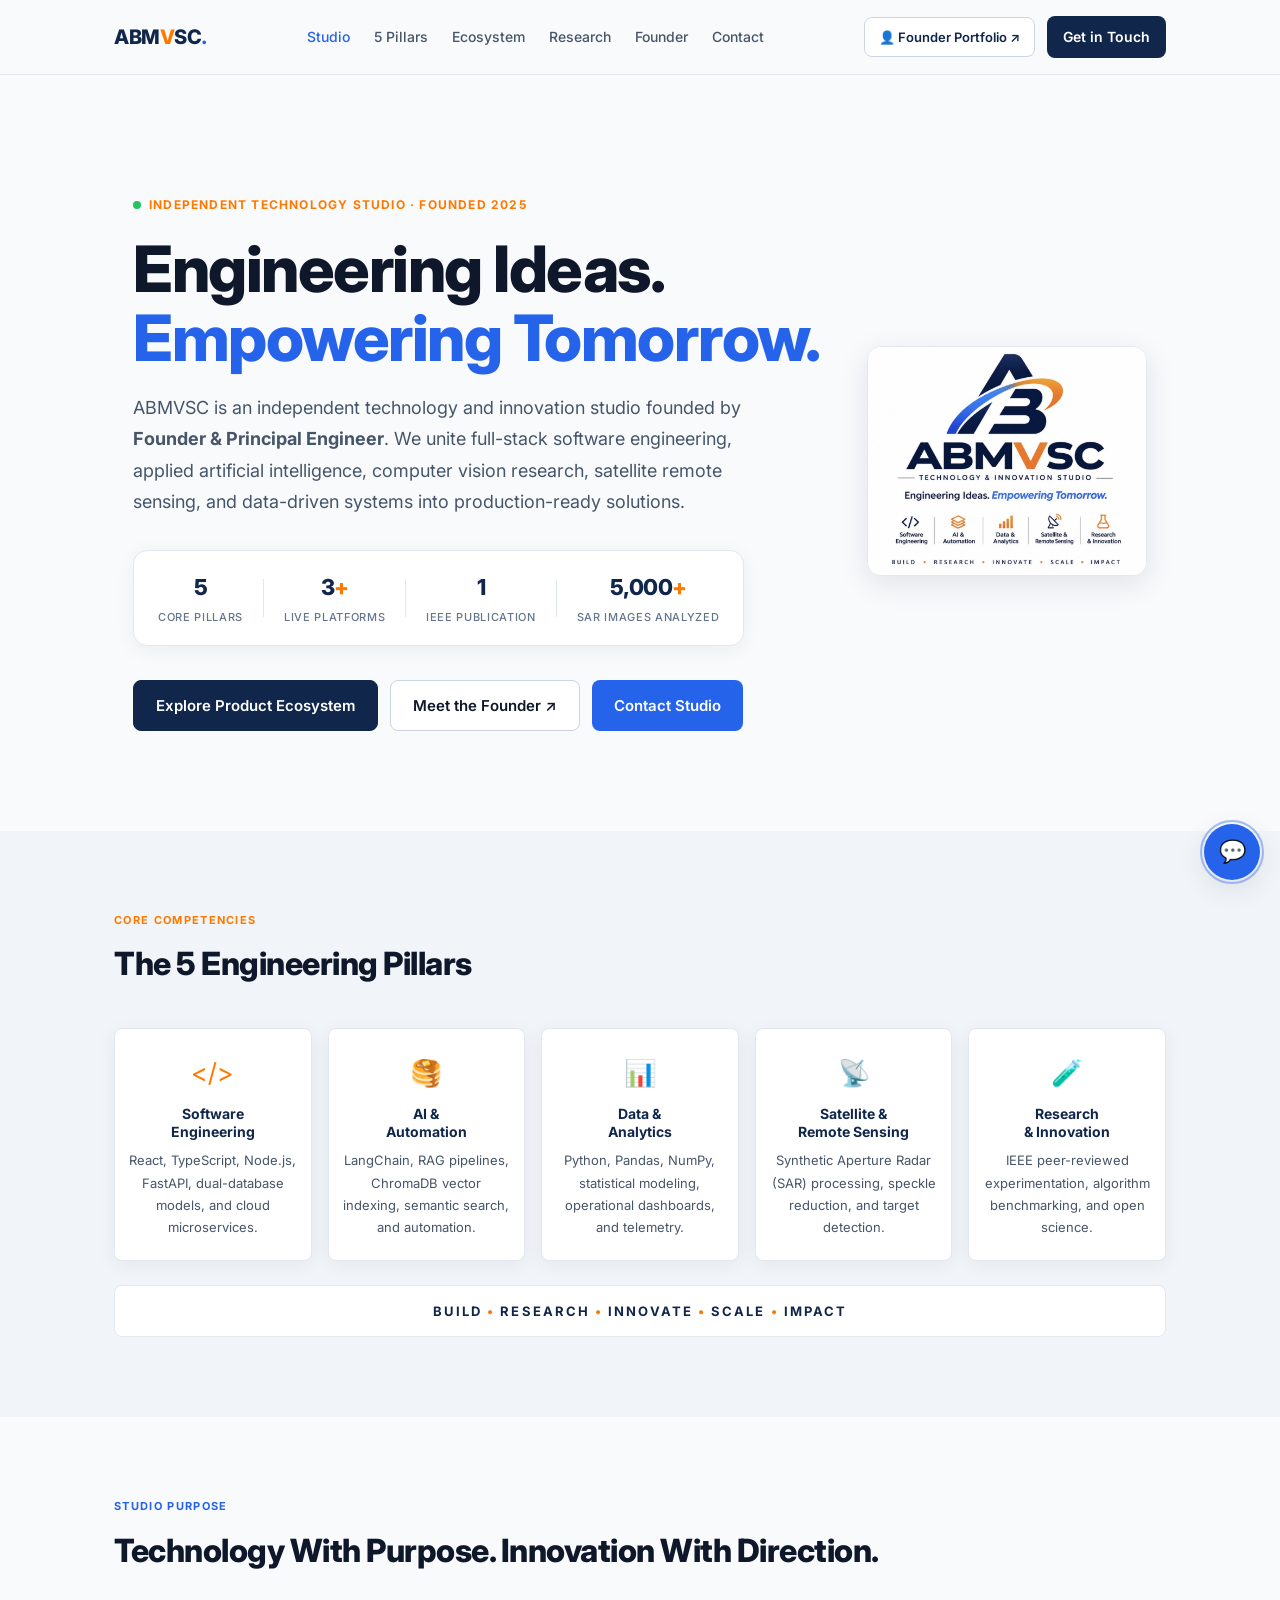
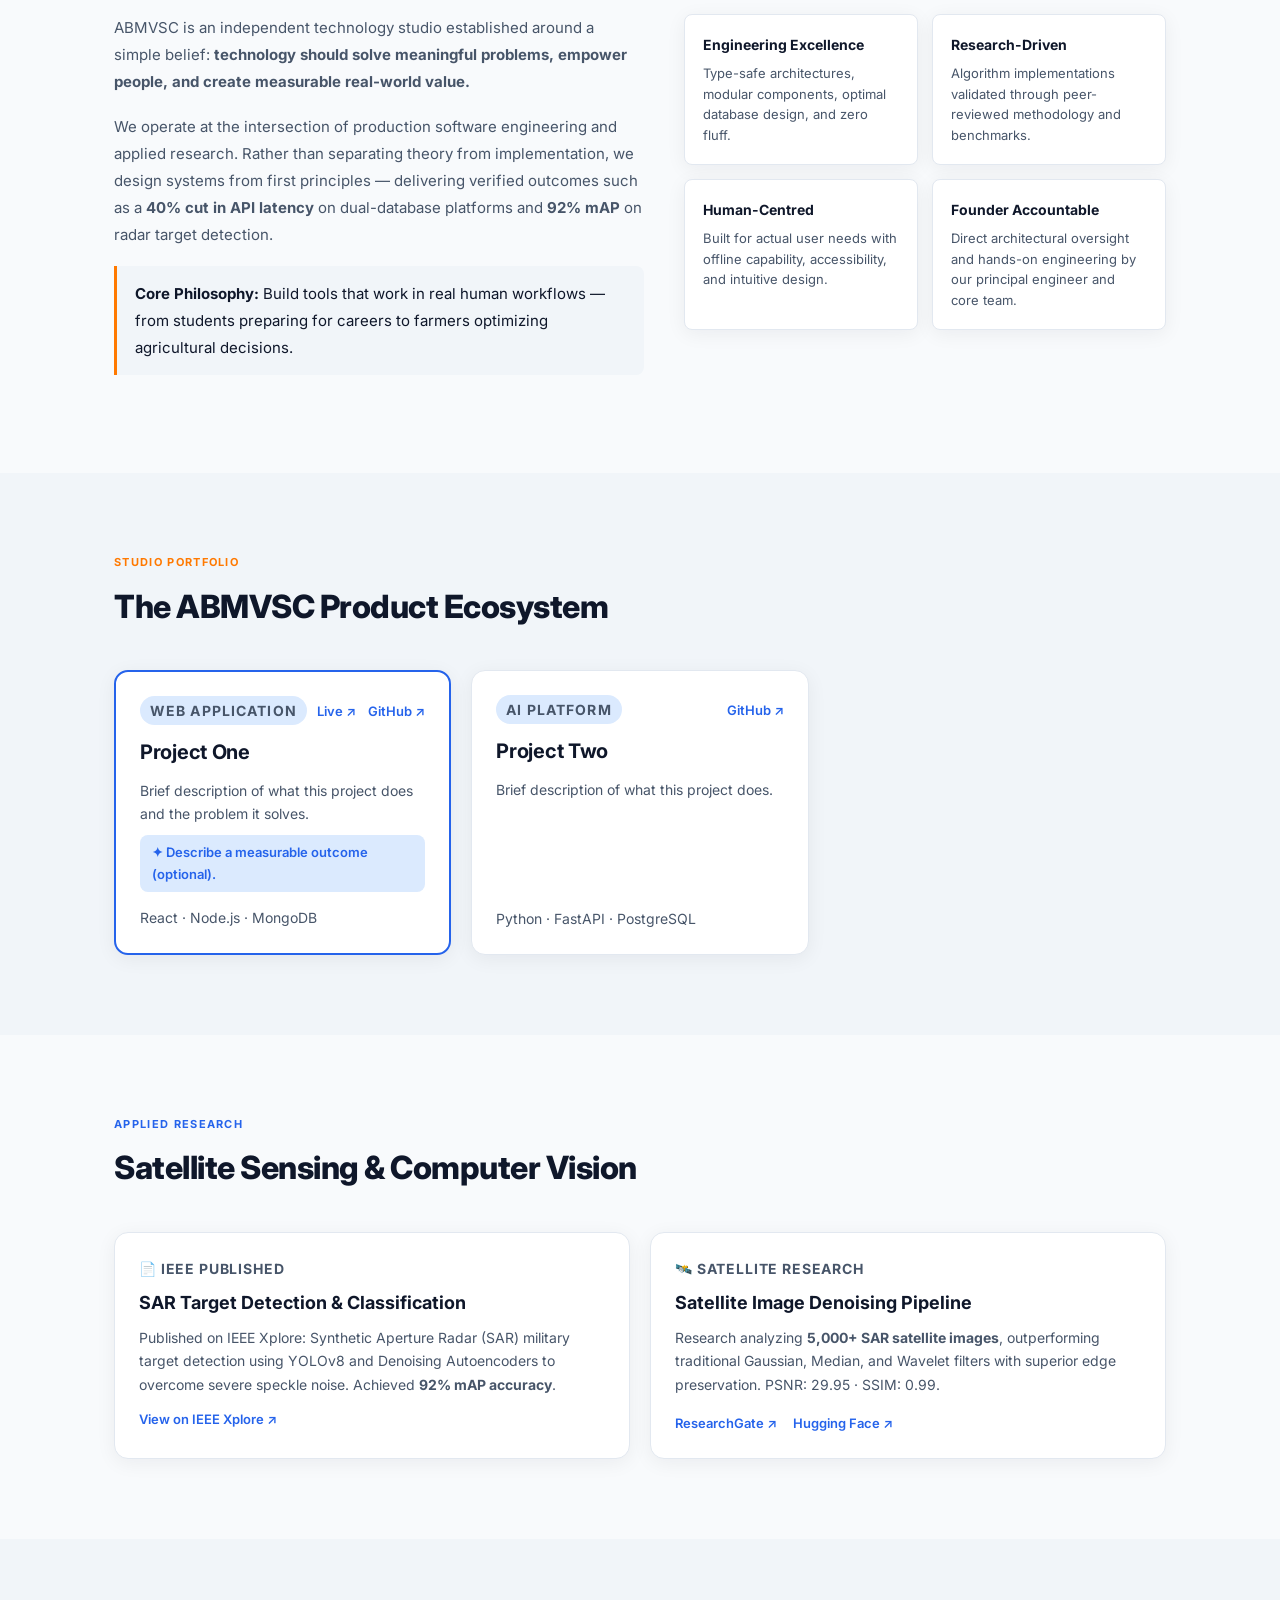
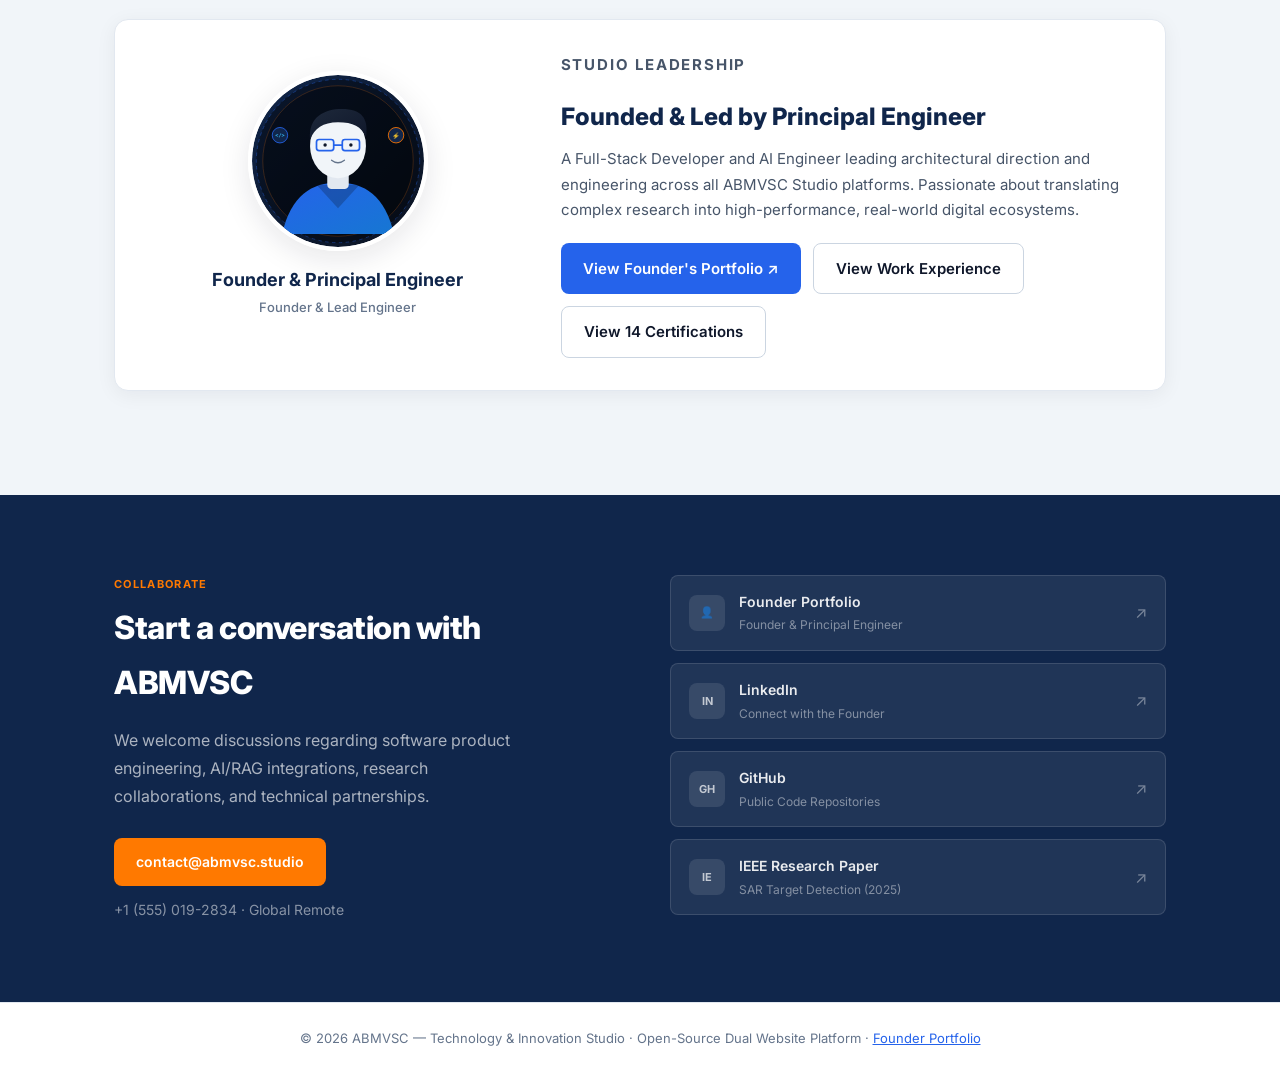
==== studio.html @ 991a0bee "feat(studio): build ABMVSC Technology & Innovation Studio ecosystem" ====
<!DOCTYPE html>
<html lang="en">

<head>
  <meta charset="UTF-8" />
  <meta name="viewport" content="width=device-width, initial-scale=1.0" />
  <title>ABMVSC — Technology &amp; Innovation Studio | Engineering Ideas. Empowering Tomorrow.</title>
  <meta name="description"
    content="ABMVSC is an independent technology and innovation studio founded by Founder &amp; Principal Engineer. Software Engineering, AI &amp; Automation, Data &amp; Analytics, Satellite &amp; Remote Sensing, Research &amp; Innovation." />
  <link rel="canonical" href="https://abms-portfolio.netlify.app/studio.html" />
  <meta name="theme-color" content="#10264b" />

  <!-- Google Site Verification -->
  <meta name="google-site-verification" content="google1813f9af1d0c0f59" />

  <!-- Open Graph -->
  <meta property="og:type" content="website" />
  <meta property="og:title" content="ABMVSC — Technology &amp; Innovation Studio" />
  <meta property="og:description"
    content="Engineering Ideas. Empowering Tomorrow. Software Engineering, AI &amp; Automation, Data &amp; Analytics, Satellite Sensing, and Research." />
  <meta property="og:url" content="https://abms-portfolio.netlify.app/studio.html" />
  <meta property="og:site_name" content="ABMVSC" />
  <meta property="og:locale" content="en_IN" />
  <meta property="og:image" content="https://abms-portfolio.netlify.app/og-image.png" />
  <meta property="og:image:width" content="1200" />
  <meta property="og:image:height" content="630" />

  <!-- Twitter Card -->
  <meta name="twitter:card" content="summary_large_image" />
  <meta name="twitter:title" content="ABMVSC — Technology &amp; Innovation Studio" />
  <meta name="twitter:description"
    content="Engineering Ideas. Empowering Tomorrow. Build. Research. Innovate. Scale. Impact." />
  <meta name="twitter:image" content="https://abms-portfolio.netlify.app/og-image.png" />

  <!-- Favicon -->
  <link rel="apple-touch-icon" sizes="180x180" href="apple-touch-icon.png" />
  <link rel="icon" type="image/png" sizes="32x32" href="favicon-32x32.png" />
  <link rel="icon" type="image/png" sizes="16x16" href="favicon-16x16.png" />
  <link rel="icon" href="favicon.ico" />
  <link rel="manifest" href="site.webmanifest" />

  <!-- Fonts -->
  <link rel="preconnect" href="https://fonts.googleapis.com" />
  <link rel="preconnect" href="https://fonts.gstatic.com" crossorigin />
  <link
    href="https://fonts.googleapis.com/css2?family=Inter:ital,wght@0,400;0,500;0,600;0,700;0,800;1,400&display=swap"
    rel="stylesheet" />

  <link rel="stylesheet" href="style.css" />

  <!-- Structured Data -->
  <script type="application/ld+json">
  {
    "@context": "https://schema.org",
    "@type": "Organization",
    "name": "ABMVSC",
    "alternateName": "ABMVSC Technology & Innovation Studio",
    "url": "https://abms-portfolio.netlify.app/studio.html",
    "slogan": "Engineering Ideas. Empowering Tomorrow.",
    "founder": {
      "@type": "Person",
      "name": "Founder &amp; Principal Engineer",
      "url": "https://abms-portfolio.netlify.app/"
    },
    "sameAs": [
      "https://github.com",
      "https://linkedin.com"
    ]
  }
  </script>
</head>

<body>
  <a href="#main" class="skip-link">Skip to content</a>

  <!-- NAVBAR -->
  <header class="navbar">
    <div class="container">
      <div class="logo">
        <a href="studio.html" style="color:var(--navy);">
          ABM<span class="brand-v">V</span>SC<span class="logo-accent">.</span>
        </a>
      </div>

      <nav aria-label="Studio navigation">
        <a href="#overview">Studio</a>
        <a href="#pillars">5 Pillars</a>
        <a href="#ecosystem">Ecosystem</a>
        <a href="#research">Research</a>
        <a href="#founder">Founder</a>
        <a href="#contact">Contact</a>
      </nav>

      <div class="nav-actions">
        <!-- Direct Link back to Personal Developer Portfolio -->
        <a href="index.html" class="company-switch-btn" title="View Founder Personal Portfolio">
          👤 Founder Portfolio ↗
        </a>
        <a href="#contact" class="resume-btn" style="background:var(--navy);">
          Get in Touch
        </a>
      </div>
    </div>
  </header>

  <main id="main">

    <!-- HERO -->
    <section class="hero" id="overview">
      <div class="container hero-flex">
        <div class="hero-content">
          <p class="eyebrow" style="color:var(--orange);">Independent Technology Studio · Founded 2025</p>

          <h1>Engineering Ideas.<br><span style="color:var(--accent);">Empowering Tomorrow.</span></h1>
          <p class="hero-description">
            ABMVSC is an independent technology and innovation studio founded by <strong>Founder &amp; Principal Engineer</strong>.
            We unite full-stack software engineering, applied artificial intelligence, computer vision research,
            satellite remote sensing, and data-driven systems into production-ready solutions.
          </p>

          <div class="stat-row">
            <div class="stat">
              <span class="stat-num" style="color:var(--navy);">5</span>
              <span class="stat-label">Core Pillars</span>
            </div>
            <div class="stat-divider"></div>
            <div class="stat">
              <span class="stat-num" style="color:var(--navy);">3<span style="color:var(--orange);">+</span></span>
              <span class="stat-label">Live Platforms</span>
            </div>
            <div class="stat-divider"></div>
            <div class="stat">
              <span class="stat-num" style="color:var(--navy);">1</span>
              <span class="stat-label">IEEE Publication</span>
            </div>
            <div class="stat-divider"></div>
            <div class="stat">
              <span class="stat-num" style="color:var(--navy);">5,000<span style="color:var(--orange);">+</span></span>
              <span class="stat-label">SAR Images Analyzed</span>
            </div>
          </div>

          <div class="hero-buttons">
            <a class="btn-studio" href="#ecosystem">Explore Product Ecosystem</a>
            <a class="btn-secondary" href="index.html">Meet the Founder ↗</a>
            <a class="btn-primary" href="#contact">Contact Studio</a>
          </div>
        </div>

        <div class="hero-photo-wrap" style="max-width: 280px; width: 100%;">
          <img src="assets/abmvsc-logo-card.jpg" alt="ABMVSC Official Studio Identity" style="border-radius: var(--radius); border: 1px solid var(--border); box-shadow: var(--shadow-md);" />
        </div>
      </div>
    </section>

    <!-- 5 CORE PILLARS SECTION (Image 1) -->
    <section id="pillars" class="section alt">
      <div class="container">
        <header class="section-header">
          <p class="section-label section-label-orange">Core Competencies</p>
          <h2>The 5 Engineering Pillars</h2>
        </header>

        <div class="pillars-five-grid">
          <!-- 1. Software Engineering -->
          <article class="pillar-box">
            <div class="pillar-box-icon">&lt;/&gt;</div>
            <h4>Software<br>Engineering</h4>
            <p style="font-size: 13px; color: var(--text-muted); margin-top: 8px;">
              React, TypeScript, Node.js, FastAPI, dual-database models, and cloud microservices.
            </p>
          </article>

          <!-- 2. AI & Automation -->
          <article class="pillar-box">
            <div class="pillar-box-icon">🥞</div>
            <h4>AI &amp;<br>Automation</h4>
            <p style="font-size: 13px; color: var(--text-muted); margin-top: 8px;">
              LangChain, RAG pipelines, ChromaDB vector indexing, semantic search, and automation.
            </p>
          </article>

          <!-- 3. Data & Analytics -->
          <article class="pillar-box">
            <div class="pillar-box-icon">📊</div>
            <h4>Data &amp;<br>Analytics</h4>
            <p style="font-size: 13px; color: var(--text-muted); margin-top: 8px;">
              Python, Pandas, NumPy, statistical modeling, operational dashboards, and telemetry.
            </p>
          </article>

          <!-- 4. Satellite & Remote Sensing -->
          <article class="pillar-box">
            <div class="pillar-box-icon">📡</div>
            <h4>Satellite &amp;<br>Remote Sensing</h4>
            <p style="font-size: 13px; color: var(--text-muted); margin-top: 8px;">
              Synthetic Aperture Radar (SAR) processing, speckle reduction, and target detection.
            </p>
          </article>

          <!-- 5. Research & Innovation -->
          <article class="pillar-box">
            <div class="pillar-box-icon">🧪</div>
            <h4>Research<br>&amp; Innovation</h4>
            <p style="font-size: 13px; color: var(--text-muted); margin-top: 8px;">
              IEEE peer-reviewed experimentation, algorithm benchmarking, and open science.
            </p>
          </article>
        </div>

        <!-- Studio Philosophy Ribbon -->
        <div class="philosophy-banner">
          BUILD <span>•</span> RESEARCH <span>•</span> INNOVATE <span>•</span> SCALE <span>•</span> IMPACT
        </div>
      </div>
    </section>

    <!-- ABOUT THE STUDIO -->
    <section class="section">
      <div class="container">
        <header class="section-header">
          <p class="section-label">Studio Purpose</p>
          <h2>Technology With Purpose. Innovation With Direction.</h2>
        </header>

        <div class="about-grid">
          <div class="about-narrative">
            <p>
              ABMVSC is an independent technology studio established around a simple belief:
              <strong>technology should solve meaningful problems, empower people, and create measurable real-world value.</strong>
            </p>
            <p>
              We operate at the intersection of production software engineering and applied research. Rather than separating theory from implementation,
              we design systems from first principles — delivering verified outcomes such as a <strong>40% cut in API latency</strong>
              on dual-database platforms and <strong>92% mAP</strong> on radar target detection.
            </p>
            <p class="about-vision" style="border-left-color: var(--orange);">
              <strong>Core Philosophy:</strong> Build tools that work in real human workflows — from students preparing for careers to farmers optimizing agricultural decisions.
            </p>
          </div>

          <div class="reason-grid">
            <div class="reason-card">
              <p class="reason-title">Engineering Excellence</p>
              <p>Type-safe architectures, modular components, optimal database design, and zero fluff.</p>
            </div>
            <div class="reason-card">
              <p class="reason-title">Research-Driven</p>
              <p>Algorithm implementations validated through peer-reviewed methodology and benchmarks.</p>
            </div>
            <div class="reason-card">
              <p class="reason-title">Human-Centred</p>
              <p>Built for actual user needs with offline capability, accessibility, and intuitive design.</p>
            </div>
            <div class="reason-card">
              <p class="reason-title">Founder Accountable</p>
              <p>Direct architectural oversight and hands-on engineering by our principal engineer and core team.</p>
            </div>
          </div>
        </div>
      </div>
    </section>

    <!-- PRODUCT ECOSYSTEM -->
    <section id="ecosystem" class="section alt">
      <div class="container">
        <header class="section-header">
          <p class="section-label section-label-orange">Studio Portfolio</p>
          <h2>The ABMVSC Product Ecosystem</h2>
        </header>

        <div class="project-grid">

          <!-- Saarthi Link -->
          <article class="project-card project-featured">
            <div class="project-card-top">
              <p class="project-tag">Career Intelligence Platform</p>
              <div class="project-links">
                <a href="https://saarthi-link.netlify.app/" target="_blank" rel="noopener noreferrer">Live ↗</a>
                <a href="https://github.com" target="_blank" rel="noopener noreferrer">GitHub ↗</a>
              </div>
            </div>
            <h3>Saarthi Link</h3>
            <p>AI-powered career copilot for Indian students and freshers. Features ATS resume scoring, personalized 30/90-day learning roadmaps,
              job matching, and interview prep — built with FastAPI, React, and ChromaDB.</p>
            <div class="project-metric">✦ ATS Scoring · Roadmaps · Interview Prep</div>
            <p class="tech-stack">React · FastAPI · ChromaDB · Saarthi AI · PostgreSQL · Tailwind</p>
          </article>

          <!-- Giakaa CMS -->
          <article class="project-card">
            <div class="project-card-top">
              <p class="project-tag">CMS Platform</p>
              <div class="project-links">
                <a href="https://o8m-giakaa-cms.vercel.app/" target="_blank" rel="noopener noreferrer">Live ↗</a>
                <a href="https://github.com" target="_blank" rel="noopener noreferrer">GitHub ↗</a>
              </div>
            </div>
            <h3>Giakaa CMS</h3>
            <p>Hybrid dual-database CMS with SEO-aware server rendering, schema validation, and XSS sanitization.
              Achieved 40% reduction in API response latency through query optimization.</p>
            <div class="project-metric">✦ 40% API latency reduction via query optimization</div>
            <p class="tech-stack">React · Node.js · PostgreSQL · MongoDB · Docker · Vercel</p>
          </article>

          <!-- Smart Task Manager -->
          <article class="project-card">
            <div class="project-card-top">
              <p class="project-tag">Offline PWA</p>
              <div class="project-links">
                <a href="https://saarthi-link.netlify.app/" target="_blank" rel="noopener noreferrer">Live ↗</a>
                <a href="https://github.com" target="_blank" rel="noopener noreferrer">GitHub ↗</a>
              </div>
            </div>
            <h3>Smart Task Manager</h3>
            <p>Offline-first Progressive Web App engineered for instant offline task tracking. Voice input via Web Speech API,
              Pomodoro focus timer, time-aware UI, and local persistence.</p>
            <div class="project-metric">✦ 95+ Lighthouse score · Fully offline</div>
            <p class="tech-stack">HTML5 · CSS3 · Vanilla JavaScript · Web Speech API · Service Worker</p>
          </article>

          <!-- AVR Shop -->
          <article class="project-card">
            <div class="project-card-top">
              <p class="project-tag">Agriculture Technology</p>
              <div class="project-links">
                <a href="https://github.com" target="_blank" rel="noopener noreferrer">GitHub ↗</a>
              </div>
            </div>
            <h3>AVR Shop</h3>
            <p>Agriculture-focused digital commerce and advisory platform for farmers. Combines product discovery for fertilizers
              with an integrated AI assistant providing crop care guidance.</p>
            <div class="project-metric">✦ Cloud-native digital commerce with agricultural AI advisory</div>
            <p class="tech-stack">React · Node.js · Express · MongoDB · AI Assistant</p>
          </article>

          <!-- TokenSaver -->
          <article class="project-card">
            <div class="project-card-top">
              <p class="project-tag">AI Efficiency Platform</p>
              <span style="font-size: 11px; font-weight: 600; color: var(--text-soft);">In Development</span>
            </div>
            <h3>TokenSaver</h3>
            <p>Architectural research project investigating token-efficient AI API execution. Explores semantic caching,
              context compression, and intelligent prompt routing to optimize LLM inference overhead.</p>
            <div class="project-metric">✦ Semantic caching &amp; context pruning algorithms</div>
            <p class="tech-stack">Python · FastAPI · Vector Caching · Token Optimization</p>
          </article>

          <!-- VedaSphere -->
          <article class="project-card">
            <div class="project-card-top">
              <p class="project-tag">Knowledge &amp; AI Platform</p>
              <span style="font-size: 11px; font-weight: 600; color: var(--text-soft);">Concept</span>
            </div>
            <h3>VedaSphere</h3>
            <p>Studio technology concept exploring connected digital knowledge graphs, structured semantic retrieval,
              and intelligent contextual exploration.</p>
            <div class="project-metric">✦ Connected knowledge networks &amp; synthesis</div>
            <p class="tech-stack">Knowledge Graphs · Semantic AI · Contextual Navigation</p>
          </article>

        </div>
      </div>
    </section>

    <!-- RESEARCH SECTION -->
    <section id="research" class="section">
      <div class="container">
        <header class="section-header">
          <p class="section-label">Applied Research</p>
          <h2>Satellite Sensing &amp; Computer Vision</h2>
        </header>

        <div class="achievement-grid" style="grid-template-columns: 1fr 1fr;">

          <article class="achievement-card">
            <p class="achievement-tag">📄 IEEE Published</p>
            <h3>SAR Target Detection &amp; Classification</h3>
            <p>Published on IEEE Xplore: Synthetic Aperture Radar (SAR) military target detection using YOLOv8
              and Denoising Autoencoders to overcome severe speckle noise. Achieved <strong>92% mAP accuracy</strong>.</p>
            <a class="achievement-link" href="https://github.com" target="_blank"
              rel="noopener noreferrer">View on IEEE Xplore ↗</a>
          </article>

          <article class="achievement-card">
            <p class="achievement-tag">🛰️ Satellite Research</p>
            <h3>Satellite Image Denoising Pipeline</h3>
            <p>Research analyzing <strong>5,000+ SAR satellite images</strong>, outperforming traditional Gaussian, Median,
              and Wavelet filters with superior edge preservation. PSNR: 29.95 · SSIM: 0.99.</p>
            <div style="display:flex; gap:16px; margin-top:4px;">
              <a class="achievement-link" href="https://researchgate.net" target="_blank"
                rel="noopener noreferrer">ResearchGate ↗</a>
              <a class="achievement-link" href="https://huggingface.co" target="_blank"
                rel="noopener noreferrer">Hugging Face ↗</a>
            </div>
          </article>

        </div>
      </div>
    </section>

    <!-- FOUNDER SPOTLIGHT SECTION -->
    <section id="founder" class="section alt">
      <div class="container">
        <div class="company-feature-banner" style="grid-template-columns: 0.8fr 1.2fr;">
          <div style="display: flex; flex-direction: column; align-items: center; text-align: center;">
            <img src="assets/avatar.svg" alt="Founder &amp; Principal Engineer — Founder of ABMVSC" style="width: 180px; height: 180px; border-radius: 50%; object-fit: cover; border: 4px solid #ffffff; box-shadow: var(--shadow-md); margin-bottom: 14px;" />
            <h4 style="font-size: 18px; font-weight: 700; color: var(--navy);">Founder &amp; Principal Engineer</h4>
            <p style="font-size: 13px; color: var(--text-soft); font-weight: 500;">Founder &amp; Lead Engineer</p>
          </div>

          <div>
            <p class="section-label">Studio Leadership</p>
            <h3>Founded &amp; Led by Principal Engineer</h3>
            <p>
              A Full-Stack Developer and AI Engineer leading architectural direction and engineering across all ABMVSC Studio platforms. Passionate about translating complex research into high-performance, real-world digital ecosystems.
            </p>
            <div style="display: flex; gap: 12px; flex-wrap: wrap; margin-top: 20px;">
              <a href="index.html" class="btn-primary">View Founder's Portfolio ↗</a>
              <a href="index.html#experience" class="btn-secondary">View Work Experience</a>
              <a href="index.html#certifications" class="btn-secondary">View 14 Certifications</a>
            </div>
          </div>
        </div>
      </div>
    </section>

    <!-- CONTACT -->
    <section id="contact" class="section contact-section" style="background: var(--navy);">
      <div class="container">
        <div class="contact-grid">
          <div class="contact-left">
            <p class="section-label" style="color: var(--orange);">Collaborate</p>
            <h2>Start a conversation with ABMVSC</h2>
            <p class="contact-desc">
              We welcome discussions regarding software product engineering, AI/RAG integrations, research collaborations,
              and technical partnerships.
            </p>
            <a class="btn-primary" href="mailto:contact@abmvsc.studio" style="background: var(--orange);" data-bind="company.email">contact@abmvsc.studio</a>
            <p class="contact-phone" data-bind="company.phone">+1 (555) 019-2834 · Global Remote</p>
          </div>
          <div class="contact-right">
            <a class="contact-link-card" href="index.html">
              <span class="contact-link-icon">👤</span>
              <div>
                <p class="contact-link-label">Founder Portfolio</p>
                <p class="contact-link-sub">Founder &amp; Principal Engineer</p>
              </div>
              <span class="contact-link-arrow">↗</span>
            </a>
            <a class="contact-link-card" href="https://linkedin.com" target="_blank"
              rel="noopener noreferrer">
              <span class="contact-link-icon">in</span>
              <div>
                <p class="contact-link-label">LinkedIn</p>
                <p class="contact-link-sub">Connect with the Founder</p>
              </div>
              <span class="contact-link-arrow">↗</span>
            </a>
            <a class="contact-link-card" href="https://github.com" target="_blank" rel="noopener noreferrer">
              <span class="contact-link-icon">gh</span>
              <div>
                <p class="contact-link-label">GitHub</p>
                <p class="contact-link-sub">Public Code Repositories</p>
              </div>
              <span class="contact-link-arrow">↗</span>
            </a>
            <a class="contact-link-card" href="https://github.com" target="_blank"
              rel="noopener noreferrer">
              <span class="contact-link-icon">ie</span>
              <div>
                <p class="contact-link-label">IEEE Research Paper</p>
                <p class="contact-link-sub">SAR Target Detection (2025)</p>
              </div>
              <span class="contact-link-arrow">↗</span>
            </a>
          </div>
        </div>
      </div>
    </section>

  </main>

  <!-- RESUME PREVIEW MODAL -->
  <div class="resume-modal" id="resumeModal" aria-hidden="true">
    <div class="resume-modal-backdrop" data-resume-close></div>
    <div class="resume-modal-panel" role="dialog" aria-modal="true" aria-label="Resume preview">
      <div class="resume-modal-bar">
        <span>Founder &amp; Principal Engineer — Resume</span>
        <div class="resume-modal-actions">
          <a href="resume.pdf" download>Download</a>
          <button type="button" data-resume-close aria-label="Close resume preview">✕</button>
        </div>
      </div>
      <iframe src="" title="Resume preview" id="resumeFrame"></iframe>
    </div>
  </div>

  <footer>
    <p>© <span id="footer-year"></span> ABMVSC — Technology &amp; Innovation Studio · Open-Source Dual Website Platform · <a href="index.html" style="color:var(--accent); text-decoration:underline;">Founder Portfolio</a></p>
  </footer>

  <!-- AI CHATBOT -->
  <div class="chatbot" id="chatbot">
    <button class="chatbot-toggle" id="chatbotToggle" aria-label="Open AI chat assistant" aria-expanded="false">
      <span class="chatbot-toggle-icon-open">💬</span>
      <span class="chatbot-toggle-icon-close">✕</span>
      <span class="chatbot-pulse-ring"></span>
    </button>

    <div class="chatbot-window" id="chatbotWindow" aria-hidden="true">
      <div class="chatbot-header">
        <div style="display:flex; align-items:center; gap:8px;">
          <span class="chat-status-dot"></span>
          <div>
            <p class="chatbot-header-title">ABMVSC Intelligence <span class="chat-ai-pill">AI STUDIO</span></p>
            <p class="chatbot-header-sub">Online · Studio Systems &amp; Founder</p>
          </div>
        </div>
        <button type="button" class="chatbot-close" id="chatbotClose" aria-label="Close chat">✕</button>
      </div>

      <div class="chatbot-messages" id="chatbotMessages"></div>

      <div class="chatbot-quick-replies" id="chatbotQuickReplies">
        <button data-q="studio">About Studio</button>
        <button data-q="pillars">5 Pillars</button>
        <button data-q="projects">Product Ecosystem</button>
        <button data-q="systemDesign">System Design</button>
        <button data-q="research">Satellite AI</button>
        <button data-q="whyHire">Founder Profile</button>
        <button data-q="hiring">Hiring / Roles</button>
        <button data-q="resume">Resume</button>
        <button data-q="contact">Contact</button>
      </div>

      <form class="chatbot-input-row" id="chatbotForm">
        <input type="text" id="chatbotInput" placeholder="Ask about studio, products, research..." autocomplete="off" />
        <button type="submit" aria-label="Send message">➤</button>
      </form>
    </div>
  </div>

  <!-- ✏️ Edit config.js to customize your portfolio & studio identity in seconds -->
  <script src="config.js"></script>
  <script src="script.js" defer></script>
  <script>document.getElementById('footer-year').textContent = new Date().getFullYear();</script>
</body>

</html>
---- style.css ----
/* ==========================================================================
   Clean, Professional Portfolio & Studio Design System
   Human-crafted, readable, high-contrast, zero AI-template bloat
   ========================================================================== */

:root {
  --bg: #f8fafc;
  --bg-alt: #f1f5f9;
  --surface: #ffffff;
  --text: #0f172a;
  --text-muted: #475569;
  --text-soft: #64748b;
  --primary: #0f172a;
  --navy: #10264b;
  --accent: #2563eb;
  --accent-soft: #dbeafe;
  --accent-dark: #1d4ed8;
  --orange: #ff7900;
  --orange-soft: #fff3e6;
  --border: #e2e8f0;
  --border-strong: #cbd5e1;
  --radius: 14px;
  --radius-sm: 8px;
  --max-width: 1100px;
  --shadow: 0 4px 20px rgba(15, 23, 42, 0.06);
  --shadow-md: 0 8px 30px rgba(15, 23, 42, 0.10);
}

* {
  margin: 0;
  padding: 0;
  box-sizing: border-box;
}

html {
  scroll-behavior: smooth;
  scroll-padding-top: 90px;
}

body {
  font-family: "Inter", -apple-system, BlinkMacSystemFont, "Segoe UI", Roboto, sans-serif;
  background: var(--bg);
  color: var(--text);
  line-height: 1.7;
  overflow-x: hidden;
  -webkit-font-smoothing: antialiased;
}

a {
  text-decoration: none;
  color: inherit;
}

img {
  max-width: 100%;
  display: block;
}

strong {
  font-weight: 700;
}

.container {
  max-width: var(--max-width);
  margin: 0 auto;
  padding: 0 24px;
}

/* SKIP LINK */
.skip-link {
  position: absolute;
  left: -9999px;
  top: auto;
  width: 1px;
  height: 1px;
  overflow: hidden;
  background: var(--primary);
  color: #fff;
  padding: 10px 14px;
  border-radius: 10px;
  z-index: 2000;
}

.skip-link:focus {
  left: 20px;
  top: 20px;
  width: auto;
  height: auto;
  overflow: visible;
}

/* NAVBAR */
.navbar {
  position: sticky;
  top: 0;
  z-index: 1000;
  background: rgba(248, 250, 252, 0.95);
  backdrop-filter: blur(12px);
  border-bottom: 1px solid var(--border);
  transition: box-shadow 0.2s ease;
}

.navbar.scrolled {
  box-shadow: 0 4px 20px rgba(15, 23, 42, 0.08);
}

.navbar .container {
  display: flex;
  justify-content: space-between;
  align-items: center;
  gap: 20px;
  padding-top: 16px;
  padding-bottom: 16px;
}

.logo {
  font-size: 20px;
  font-weight: 800;
  color: var(--primary);
  letter-spacing: -0.5px;
  display: flex;
  align-items: center;
  gap: 8px;
}

.logo-accent {
  color: var(--accent);
}

.brand-v {
  color: var(--orange);
}

nav {
  display: flex;
  align-items: center;
  gap: 24px;
}

nav a {
  color: var(--text-muted);
  font-size: 14px;
  font-weight: 500;
  transition: color 0.2s;
}

nav a:hover,
nav a.active {
  color: var(--accent);
}

.nav-actions {
  display: flex;
  align-items: center;
  gap: 12px;
}

.company-switch-btn {
  display: inline-flex;
  align-items: center;
  gap: 6px;
  background: #ffffff;
  color: var(--navy);
  border: 1px solid var(--border-strong);
  padding: 8px 14px;
  border-radius: var(--radius-sm);
  font-size: 13px;
  font-weight: 600;
  transition: all 0.2s;
}

.company-switch-btn:hover {
  border-color: var(--orange);
  color: var(--orange);
  background: var(--orange-soft);
  transform: translateY(-1px);
}

.resume-btn {
  display: inline-flex;
  align-items: center;
  background: var(--primary);
  color: #fff;
  padding: 9px 16px;
  border-radius: var(--radius-sm);
  font-size: 14px;
  font-weight: 600;
  transition: background 0.2s, transform 0.2s;
  white-space: nowrap;
  border: none;
  cursor: pointer;
}

.resume-btn:hover {
  background: #1e293b;
  transform: translateY(-1px);
}

/* HERO */
.hero {
  min-height: 84vh;
  display: flex;
  align-items: center;
  padding: 80px 0 64px;
}

.hero-flex {
  display: flex;
  align-items: center;
  justify-content: space-between;
  gap: 48px;
}

.hero-content {
  max-width: 760px;
}

.hero-photo-wrap {
  flex-shrink: 0;
}

.hero-photo {
  width: 200px;
  height: 200px;
  border-radius: 50%;
  object-fit: cover;
  border: 4px solid var(--surface);
  box-shadow: var(--shadow-md);
}

.eyebrow {
  display: inline-flex;
  align-items: center;
  gap: 8px;
  color: var(--accent);
  font-size: 12px;
  font-weight: 700;
  letter-spacing: 0.1em;
  text-transform: uppercase;
  margin-bottom: 18px;
}

.eyebrow::before {
  content: '';
  display: inline-block;
  width: 8px;
  height: 8px;
  background: #22c55e;
  border-radius: 50%;
  animation: pulse 2s infinite;
}

@keyframes pulse {
  0%, 100% { opacity: 1; transform: scale(1); }
  50% { opacity: 0.6; transform: scale(1.3); }
}

.studio-pill-tag {
  display: inline-flex;
  align-items: center;
  gap: 6px;
  background: var(--orange-soft);
  color: var(--orange);
  border: 1px solid rgba(255, 121, 0, 0.25);
  font-size: 12px;
  font-weight: 600;
  padding: 4px 12px;
  border-radius: 999px;
  margin-bottom: 18px;
  margin-left: 8px;
}

.hero h1 {
  font-size: clamp(40px, 5.5vw, 64px);
  line-height: 1.08;
  font-weight: 800;
  color: var(--primary);
  margin-bottom: 20px;
  letter-spacing: -1.5px;
}

.hero-accent {
  color: var(--accent);
}

.hero-description {
  font-size: 18px;
  color: var(--text-muted);
  max-width: 640px;
  margin-bottom: 32px;
  line-height: 1.75;
}

/* STATS ROW */
.stat-row {
  display: flex;
  align-items: center;
  gap: 0;
  margin-bottom: 34px;
  background: var(--surface);
  border: 1px solid var(--border);
  border-radius: var(--radius);
  padding: 18px 24px;
  width: fit-content;
  box-shadow: var(--shadow);
}

.stat {
  text-align: center;
  padding: 0 20px;
}

.stat:first-child { padding-left: 0; }
.stat:last-child { padding-right: 0; }

.stat-num {
  display: block;
  font-size: 22px;
  font-weight: 800;
  color: var(--primary);
  letter-spacing: -0.5px;
}

.stat-label {
  display: block;
  font-size: 11px;
  color: var(--text-soft);
  font-weight: 500;
  text-transform: uppercase;
  letter-spacing: 0.06em;
  margin-top: 2px;
}

.stat-divider {
  width: 1px;
  height: 38px;
  background: var(--border);
}

/* BUTTONS */
.hero-buttons {
  display: flex;
  gap: 12px;
  flex-wrap: wrap;
}

.btn-primary {
  display: inline-flex;
  align-items: center;
  background: var(--accent);
  color: #ffffff;
  padding: 12px 22px;
  border-radius: var(--radius-sm);
  font-weight: 600;
  font-size: 15px;
  transition: background 0.2s, transform 0.2s;
  border: none;
  cursor: pointer;
}

.btn-primary:hover {
  background: var(--accent-dark);
  transform: translateY(-1px);
}

.btn-secondary {
  display: inline-flex;
  align-items: center;
  border: 1px solid var(--border-strong);
  background: var(--surface);
  color: var(--text);
  padding: 12px 22px;
  border-radius: var(--radius-sm);
  font-weight: 600;
  font-size: 15px;
  transition: border-color 0.2s, background 0.2s, color 0.2s;
}

.btn-secondary:hover {
  border-color: var(--accent);
  color: var(--accent);
  background: var(--accent-soft);
}

.btn-studio {
  display: inline-flex;
  align-items: center;
  background: var(--navy);
  color: #ffffff;
  padding: 12px 22px;
  border-radius: var(--radius-sm);
  font-weight: 600;
  font-size: 15px;
  transition: all 0.2s;
  border: 1px solid var(--navy);
}

.btn-studio:hover {
  background: #091730;
  border-color: var(--orange);
  transform: translateY(-1px);
}

/* SKILLS BAR MARQUEE */
.skills-bar {
  background: var(--primary);
  padding: 14px 0;
  overflow: hidden;
}

.skills-scroll {
  display: flex;
  gap: 36px;
  white-space: nowrap;
  width: max-content;
  animation: marquee 28s linear infinite;
}

.skills-bar:hover .skills-scroll {
  animation-play-state: paused;
}

.skills-scroll span {
  color: rgba(255, 255, 255, 0.7);
  font-size: 13px;
  font-weight: 500;
  flex-shrink: 0;
}

.skills-scroll span:nth-child(odd) {
  color: rgba(255, 255, 255, 0.4);
}

@keyframes marquee {
  0% { transform: translateX(0); }
  100% { transform: translateX(-50%); }
}

/* SECTIONS */
.section {
  padding: 80px 0;
}

.alt {
  background: var(--bg-alt);
}

.section-header {
  margin-bottom: 36px;
}

.section-label {
  display: block;
  font-size: 11px;
  font-weight: 700;
  color: var(--accent);
  text-transform: uppercase;
  letter-spacing: 0.12em;
  margin-bottom: 8px;
}

.section-label-orange {
  color: var(--orange);
}

.section h2 {
  font-size: 32px;
  font-weight: 800;
  color: var(--primary);
  letter-spacing: -0.5px;
}

/* COMPANY FEATURE SPOTLIGHT ON PERSONAL PAGE */
.company-feature-banner {
  background: var(--surface);
  border: 1px solid var(--border);
  border-radius: var(--radius);
  padding: 32px;
  box-shadow: var(--shadow);
  display: grid;
  grid-template-columns: 1.2fr 0.8fr;
  gap: 32px;
  align-items: center;
  margin-bottom: 24px;
}

.company-feature-banner h3 {
  font-size: 24px;
  font-weight: 800;
  color: var(--navy);
  margin-bottom: 8px;
}

.company-feature-banner p {
  color: var(--text-muted);
  font-size: 15px;
  line-height: 1.7;
  margin-bottom: 20px;
}

.company-tagline {
  font-size: 16px;
  font-weight: 700;
  font-style: italic;
  color: var(--accent);
  margin-bottom: 12px;
}

.company-feature-banner img {
  border-radius: var(--radius-sm);
  border: 1px solid var(--border);
}

/* ABOUT / WHY HIRE ME */
.about-grid {
  display: grid;
  grid-template-columns: 1.1fr 1fr;
  gap: 40px;
  align-items: start;
}

.about-narrative p {
  color: var(--text-muted);
  font-size: 15px;
  line-height: 1.8;
  margin-bottom: 18px;
}

.about-vision {
  background: var(--bg-alt);
  border-left: 3px solid var(--accent);
  border-radius: 0 var(--radius-sm) var(--radius-sm) 0;
  padding: 14px 18px;
  color: var(--text) !important;
}

.reason-grid {
  display: grid;
  grid-template-columns: 1fr 1fr;
  gap: 14px;
}

.reason-card {
  background: var(--surface);
  border: 1px solid var(--border);
  border-radius: var(--radius-sm);
  padding: 18px;
  box-shadow: var(--shadow);
}

.reason-title {
  font-size: 14px;
  font-weight: 700;
  color: var(--primary);
  margin-bottom: 6px;
}

.reason-card p:not(.reason-title) {
  font-size: 13px;
  color: var(--text-muted);
  line-height: 1.6;
}

/* 5 CORE PILLARS FOR STUDIO */
.pillars-five-grid {
  display: grid;
  grid-template-columns: repeat(5, 1fr);
  gap: 16px;
  margin-top: 24px;
}

.pillar-box {
  background: var(--surface);
  border: 1px solid var(--border);
  border-radius: var(--radius-sm);
  padding: 22px 14px;
  text-align: center;
  box-shadow: var(--shadow);
  transition: transform 0.2s, border-color 0.2s;
}

.pillar-box:hover {
  transform: translateY(-2px);
  border-color: var(--accent);
}

.pillar-box-icon {
  font-size: 26px;
  margin-bottom: 10px;
  color: var(--orange);
}

.pillar-box h4 {
  font-size: 14px;
  font-weight: 700;
  color: var(--navy);
  line-height: 1.3;
}

.philosophy-banner {
  background: var(--surface);
  border: 1px solid var(--border);
  border-radius: var(--radius-sm);
  padding: 14px 20px;
  text-align: center;
  font-size: 13px;
  font-weight: 700;
  letter-spacing: 0.16em;
  color: var(--navy);
  margin-top: 24px;
}

.philosophy-banner span {
  color: var(--orange);
}

/* PROJECTS GRID */
.project-grid {
  display: grid;
  grid-template-columns: repeat(3, 1fr);
  gap: 20px;
}

.project-card {
  background: var(--surface);
  border: 1px solid var(--border);
  border-radius: var(--radius);
  padding: 24px;
  box-shadow: var(--shadow);
  transition: box-shadow 0.2s, transform 0.2s;
  display: flex;
  flex-direction: column;
  gap: 10px;
}

.project-card:hover {
  box-shadow: var(--shadow-md);
  transform: translateY(-2px);
}

.project-featured {
  border-color: var(--accent);
  border-width: 2px;
}

.project-card-top {
  display: flex;
  justify-content: space-between;
  align-items: center;
}

.project-tag {
  display: inline-block;
  background: var(--accent-soft);
  color: var(--accent);
  font-size: 10px;
  font-weight: 700;
  letter-spacing: 0.08em;
  text-transform: uppercase;
  padding: 3px 10px;
  border-radius: 999px;
}

.project-card h3 {
  font-size: 20px;
  font-weight: 700;
  color: var(--primary);
  letter-spacing: -0.3px;
}

.project-card p {
  color: var(--text-muted);
  font-size: 14px;
  line-height: 1.65;
}

.project-metric {
  font-size: 13px;
  font-weight: 600;
  color: var(--accent);
  background: var(--accent-soft);
  padding: 6px 12px;
  border-radius: var(--radius-sm);
  display: inline-block;
}

.tech-stack {
  color: var(--text-soft);
  font-size: 13px;
  margin-top: auto;
  padding-top: 4px;
}

.project-links {
  display: flex;
  gap: 12px;
}

.project-links a {
  color: var(--accent);
  font-size: 13px;
  font-weight: 600;
  transition: opacity 0.2s;
}

.project-links a:hover {
  opacity: 0.7;
}

/* SECTION FOOTER */
.section-footer {
  margin-top: 36px;
  padding-top: 28px;
  border-top: 1px solid var(--border);
  display: flex;
  align-items: center;
  justify-content: space-between;
  gap: 24px;
  flex-wrap: wrap;
}

.section-footer-text {
  color: var(--text-muted);
  font-size: 14px;
  max-width: 480px;
}

.section-footer-links {
  display: flex;
  gap: 12px;
  flex-wrap: wrap;
}

/* EXPERIENCE */
.experience-list {
  display: grid;
  gap: 20px;
}

.experience-card {
  background: var(--surface);
  border: 1px solid var(--border);
  border-radius: var(--radius);
  padding: 28px;
  box-shadow: var(--shadow);
}

.exp-header {
  display: flex;
  justify-content: space-between;
  align-items: flex-start;
  gap: 16px;
  margin-bottom: 16px;
  flex-wrap: wrap;
}

.exp-header h3 {
  font-size: 20px;
  font-weight: 700;
  color: var(--primary);
}

.exp-company {
  color: var(--accent);
  font-size: 14px;
  font-weight: 600;
  margin-top: 4px;
}

.exp-date {
  color: var(--text-soft);
  font-size: 13px;
  font-weight: 500;
  white-space: nowrap;
  flex-shrink: 0;
}

.experience-card ul {
  padding-left: 18px;
  color: var(--text-muted);
  font-size: 14px;
  line-height: 1.75;
  display: grid;
  gap: 6px;
}

.experience-card .tech-stack {
  margin-top: 16px;
}

/* ACHIEVEMENTS */
.achievement-grid {
  display: grid;
  grid-template-columns: repeat(3, 1fr);
  gap: 20px;
}

.achievement-card {
  background: var(--surface);
  border: 1px solid var(--border);
  border-radius: var(--radius);
  padding: 24px;
  box-shadow: var(--shadow);
  display: flex;
  flex-direction: column;
  gap: 8px;
}

.achievement-highlight {
  background: var(--primary);
  border-color: var(--primary);
}

.achievement-highlight h3,
.achievement-highlight p {
  color: rgba(255, 255, 255, 0.9);
}

.achievement-highlight .achievement-tag {
  color: rgba(255, 255, 255, 0.6);
}

.achievement-tag {
  font-size: 11px;
  font-weight: 700;
  color: var(--text-soft);
  text-transform: uppercase;
  letter-spacing: 0.06em;
}

.achievement-card h3 {
  font-size: 18px;
  font-weight: 700;
  color: var(--primary);
}

.achievement-card p {
  font-size: 14px;
  color: var(--text-muted);
  line-height: 1.65;
}

.achievement-link {
  color: var(--accent);
  font-size: 13px;
  font-weight: 600;
  margin-top: 4px;
}

.achievement-link:hover {
  text-decoration: underline;
}

/* CERTIFICATIONS */
.cert-grid {
  display: grid;
  grid-template-columns: repeat(3, 1fr);
  gap: 16px;
  margin-bottom: 20px;
}

.cert-card {
  background: var(--surface);
  border: 1px solid var(--border);
  border-radius: var(--radius-sm);
  padding: 20px;
  box-shadow: var(--shadow);
}

.cert-issuer {
  font-size: 11px;
  font-weight: 700;
  color: var(--accent);
  text-transform: uppercase;
  letter-spacing: 0.08em;
  margin-bottom: 6px;
}

.cert-card h3 {
  font-size: 15px;
  font-weight: 700;
  color: var(--primary);
  line-height: 1.4;
}

.cert-date {
  font-size: 12px;
  color: var(--text-soft);
  margin-top: 4px;
}

.inline-links {
  display: flex;
  gap: 16px;
  flex-wrap: wrap;
}

.inline-links a {
  color: var(--accent);
  font-size: 14px;
  font-weight: 600;
}

.inline-links a:hover {
  text-decoration: underline;
}

/* CONTACT */
.contact-section {
  background: var(--primary);
}

.contact-section .section-label {
  color: rgba(255, 255, 255, 0.5);
}

.contact-section h2 {
  color: #ffffff;
}

.contact-grid {
  display: grid;
  grid-template-columns: 1fr 1fr;
  gap: 60px;
  align-items: start;
}

.contact-desc {
  color: rgba(255, 255, 255, 0.65);
  font-size: 16px;
  margin: 16px 0 28px;
  max-width: 420px;
  line-height: 1.75;
}

.contact-section .btn-primary {
  background: var(--accent);
  font-size: 14px;
  display: inline-flex;
}

.contact-section .btn-primary:hover {
  background: var(--accent-dark);
}

.contact-phone {
  color: rgba(255, 255, 255, 0.5);
  font-size: 14px;
  margin-top: 12px;
}

.contact-right {
  display: grid;
  gap: 12px;
}

.contact-link-card {
  display: flex;
  align-items: center;
  gap: 14px;
  background: rgba(255, 255, 255, 0.07);
  border: 1px solid rgba(255, 255, 255, 0.12);
  border-radius: var(--radius-sm);
  padding: 14px 18px;
  transition: background 0.2s, border-color 0.2s;
}

.contact-link-card:hover {
  background: rgba(255, 255, 255, 0.12);
  border-color: rgba(255, 255, 255, 0.25);
}

.contact-link-icon {
  width: 36px;
  height: 36px;
  background: rgba(255, 255, 255, 0.1);
  border-radius: 8px;
  display: flex;
  align-items: center;
  justify-content: center;
  font-size: 11px;
  font-weight: 700;
  color: rgba(255, 255, 255, 0.7);
  text-transform: uppercase;
  flex-shrink: 0;
}

.contact-link-label {
  color: rgba(255, 255, 255, 0.9);
  font-size: 14px;
  font-weight: 600;
}

.contact-link-sub {
  color: rgba(255, 255, 255, 0.45);
  font-size: 12px;
  margin-top: 2px;
}

.contact-link-arrow {
  margin-left: auto;
  color: rgba(255, 255, 255, 0.4);
  font-size: 16px;
}

/* RESUME PREVIEW MODAL */
.resume-modal {
  position: fixed;
  inset: 0;
  z-index: 3000;
  display: none;
}

.resume-modal.open {
  display: block;
}

.resume-modal-backdrop {
  position: absolute;
  inset: 0;
  background: rgba(15, 23, 42, 0.6);
  backdrop-filter: blur(2px);
}

.resume-modal-panel {
  position: relative;
  width: min(880px, 92vw);
  height: min(88vh, 1000px);
  margin: 6vh auto 0;
  background: var(--surface);
  border-radius: var(--radius);
  box-shadow: var(--shadow-md);
  overflow: hidden;
  display: flex;
  flex-direction: column;
}

.resume-modal-bar {
  display: flex;
  align-items: center;
  justify-content: space-between;
  gap: 12px;
  padding: 14px 18px;
  border-bottom: 1px solid var(--border);
  font-size: 14px;
  font-weight: 600;
  color: var(--primary);
  flex-shrink: 0;
}

.resume-modal-actions {
  display: flex;
  align-items: center;
  gap: 14px;
}

.resume-modal-actions a {
  color: var(--accent);
  font-size: 14px;
  font-weight: 600;
}

.resume-modal-actions a:hover {
  text-decoration: underline;
}

.resume-modal-actions button {
  border: none;
  background: var(--bg-alt);
  color: var(--text-muted);
  width: 30px;
  height: 30px;
  border-radius: 50%;
  font-size: 14px;
  cursor: pointer;
  transition: background 0.2s, color 0.2s;
}

.resume-modal-actions button:hover {
  background: var(--border);
  color: var(--text);
}

.resume-modal-panel iframe {
  flex: 1;
  width: 100%;
  border: none;
}

@media (max-width: 768px) {
  .resume-modal-panel {
    width: 100vw;
    height: 100vh;
    margin: 0;
    border-radius: 0;
  }
}

/* ==========================================================================
   ADVANCED REAL AI CHATBOT WIDGET
   ========================================================================== */
.chatbot {
  position: fixed;
  right: 20px;
  bottom: 20px;
  z-index: 2500;
}

.chatbot-toggle {
  width: 56px;
  height: 56px;
  border-radius: 50%;
  border: none;
  background: var(--accent);
  color: #fff;
  font-size: 22px;
  box-shadow: var(--shadow-md);
  cursor: pointer;
  display: flex;
  align-items: center;
  justify-content: center;
  position: relative;
  transition: background 0.2s, transform 0.2s;
}

.chatbot-toggle:hover {
  background: var(--accent-dark);
  transform: translateY(-2px);
}

.chatbot-pulse-ring {
  position: absolute;
  inset: -4px;
  border-radius: 50%;
  border: 2px solid rgba(37, 99, 235, 0.4);
  animation: pulse-ring 2.5s infinite;
  pointer-events: none;
}

@keyframes pulse-ring {
  0% { transform: scale(0.95); opacity: 0.8; }
  50% { transform: scale(1.15); opacity: 0; }
  100% { transform: scale(0.95); opacity: 0; }
}

.chatbot-toggle-icon-close {
  display: none;
}

.chatbot.open .chatbot-toggle-icon-open {
  display: none;
}

.chatbot.open .chatbot-toggle-icon-close {
  display: inline;
}

.chatbot.open .chatbot-pulse-ring {
  display: none;
}

.chatbot-window {
  position: absolute;
  right: 0;
  bottom: 72px;
  width: 360px;
  max-width: calc(100vw - 32px);
  height: 520px;
  max-height: calc(100vh - 120px);
  background: var(--surface);
  border: 1px solid var(--border);
  border-radius: var(--radius);
  box-shadow: var(--shadow-md);
  display: flex;
  flex-direction: column;
  overflow: hidden;
  opacity: 0;
  transform: translateY(14px) scale(0.98);
  pointer-events: none;
  transition: opacity 0.2s cubic-bezier(0.16, 1, 0.3, 1), transform 0.2s cubic-bezier(0.16, 1, 0.3, 1);
}

.chatbot.open .chatbot-window {
  opacity: 1;
  transform: translateY(0) scale(1);
  pointer-events: auto;
}

.chatbot-header {
  display: flex;
  align-items: center;
  justify-content: space-between;
  gap: 12px;
  padding: 14px 18px;
  background: linear-gradient(135deg, #10264b 0%, #0b1220 100%);
  border-bottom: 1px solid rgba(255, 255, 255, 0.08);
  flex-shrink: 0;
}

.chat-status-dot {
  width: 9px;
  height: 9px;
  border-radius: 50%;
  background: #22c55e;
  box-shadow: 0 0 8px #22c55e;
  display: inline-block;
  animation: pulse-dot 2s infinite ease-in-out;
}

@keyframes pulse-dot {
  0%, 100% { opacity: 1; transform: scale(1); }
  50% { opacity: 0.6; transform: scale(0.85); }
}

.chatbot-header-title {
  color: #fff;
  font-size: 14px;
  font-weight: 700;
  display: flex;
  align-items: center;
  gap: 6px;
}

.chat-ai-pill {
  font-size: 9px;
  font-weight: 700;
  background: var(--orange);
  color: #ffffff;
  padding: 2px 7px;
  border-radius: 999px;
  letter-spacing: 0.06em;
  text-transform: uppercase;
}

.chatbot-header-sub {
  color: rgba(255, 255, 255, 0.7);
  font-size: 11px;
  margin-top: 2px;
}

.chatbot-close {
  border: none;
  background: rgba(255, 255, 255, 0.1);
  color: rgba(255, 255, 255, 0.85);
  width: 28px;
  height: 28px;
  border-radius: 50%;
  font-size: 13px;
  cursor: pointer;
  flex-shrink: 0;
  display: flex;
  align-items: center;
  justify-content: center;
  transition: background 0.2s;
}

.chatbot-close:hover {
  background: rgba(255, 255, 255, 0.25);
  color: #fff;
}

.chatbot-messages {
  flex: 1;
  overflow-y: auto;
  padding: 14px 16px;
  display: flex;
  flex-direction: column;
  gap: 12px;
  background: var(--bg-alt);
}

.chat-msg {
  max-width: 88%;
  padding: 11px 15px;
  border-radius: 12px;
  font-size: 13px;
  line-height: 1.55;
  word-break: break-word;
}

.chat-msg a {
  color: var(--accent);
  text-decoration: underline;
  font-weight: 600;
}

.chat-msg strong {
  font-weight: 700;
  color: var(--text);
}

.chat-msg code {
  font-family: var(--font-mono);
  font-size: 11px;
  background: var(--bg-alt);
  border: 1px solid var(--border);
  padding: 2px 5px;
  border-radius: 4px;
}

.chat-msg.bot {
  align-self: flex-start;
  background: var(--surface);
  border: 1px solid var(--border);
  color: var(--text);
  border-bottom-left-radius: 2px;
  box-shadow: 0 1px 3px rgba(0,0,0,0.03);
}

.chat-msg.user {
  align-self: flex-end;
  background: var(--accent);
  color: #fff;
  border-bottom-right-radius: 2px;
}

.chat-msg.user strong {
  color: #fff;
}

/* Typing & Real-time Latency indicator */
.typing-dots {
  display: inline-flex;
  align-items: center;
  gap: 8px;
  padding: 8px 14px;
  background: var(--surface);
  border: 1px solid var(--border);
  border-radius: 12px;
  border-bottom-left-radius: 2px;
}

.typing-label {
  font-size: 11px;
  font-weight: 700;
  text-transform: uppercase;
  letter-spacing: 0.05em;
  color: var(--accent);
  display: inline-flex;
  align-items: center;
  gap: 4px;
}

.latency-badge {
  font-family: var(--font-mono, monospace);
  font-size: 10px;
  font-weight: 600;
  color: var(--orange);
  background: var(--orange-soft);
  border: 1px solid rgba(255, 121, 0, 0.2);
  padding: 2px 6px;
  border-radius: 4px;
  letter-spacing: 0.02em;
}

.chat-telemetry {
  display: flex;
  align-items: center;
  justify-content: space-between;
  font-size: 10px;
  color: var(--text-soft);
  margin-top: 8px;
  padding-top: 6px;
  border-top: 1px dashed var(--border);
  font-family: var(--font-mono, monospace);
}

.typing-dots span.dot {
  width: 5px;
  height: 5px;
  background: var(--text-soft);
  border-radius: 50%;
  animation: typing-jump 1.4s infinite ease-in-out both;
}

.typing-dots span.dot:nth-child(2) { animation-delay: -0.32s; }
.typing-dots span.dot:nth-child(3) { animation-delay: -0.16s; }
.typing-dots span.dot:nth-child(4) { animation-delay: 0s; }

@keyframes typing-jump {
  0%, 80%, 100% { transform: scale(0.6); opacity: 0.4; }
  40% { transform: scale(1.1); opacity: 1; }
}

/* Streaming blinking cursor */
.chat-cursor {
  display: inline-block;
  width: 2px;
  height: 13px;
  background-color: var(--accent);
  vertical-align: middle;
  margin-left: 2px;
  animation: chat-cursor-blink 0.8s infinite;
}

@keyframes chat-cursor-blink {
  0%, 50% { opacity: 1; }
  51%, 100% { opacity: 0; }
}

/* Action buttons inside bot messages */
.chat-actions {
  display: flex;
  flex-wrap: wrap;
  gap: 6px;
  margin-top: 10px;
  padding-top: 8px;
  border-top: 1px solid var(--border);
}

.chat-action-btn {
  display: inline-flex;
  align-items: center;
  gap: 4px;
  font-size: 11px;
  font-weight: 600;
  padding: 5px 10px;
  border-radius: 6px;
  border: 1px solid var(--border-strong);
  background: var(--bg);
  color: var(--text) !important;
  text-decoration: none !important;
  cursor: pointer;
  transition: all 0.2s ease;
  line-height: 1.2;
}

.chat-action-btn:hover {
  background: var(--accent-soft);
  border-color: var(--accent);
  color: var(--accent) !important;
  transform: translateY(-1px);
}

.chat-action-btn.primary {
  background: var(--accent);
  border-color: var(--accent);
  color: #fff !important;
}

.chat-action-btn.primary:hover {
  background: var(--accent-dark);
}

.chatbot-quick-replies {
  display: flex;
  gap: 6px;
  overflow-x: auto;
  padding: 8px 14px;
  border-top: 1px solid var(--border);
  background: var(--surface);
  flex-shrink: 0;
  scrollbar-width: thin;
}

.chatbot-quick-replies button {
  border: 1px solid var(--border-strong);
  background: var(--bg-alt);
  color: var(--text-muted);
  font-size: 11px;
  font-weight: 600;
  padding: 5px 11px;
  border-radius: 999px;
  cursor: pointer;
  white-space: nowrap;
  transition: all 0.2s;
}

.chatbot-quick-replies button:hover {
  border-color: var(--accent);
  color: var(--accent);
  background: var(--accent-soft);
}

.chatbot-input-row {
  display: flex;
  gap: 8px;
  padding: 10px 14px;
  border-top: 1px solid var(--border);
  background: var(--surface);
  flex-shrink: 0;
}

.chatbot-input-row input {
  flex: 1;
  border: 1px solid var(--border-strong);
  border-radius: var(--radius-sm);
  padding: 9px 12px;
  font-size: 13px;
  font-family: inherit;
  color: var(--text);
  background: var(--bg);
}

.chatbot-input-row input:focus {
  outline: none;
  border-color: var(--accent);
  background: #ffffff;
}

.chatbot-input-row button {
  border: none;
  background: var(--accent);
  color: #fff;
  width: 38px;
  border-radius: var(--radius-sm);
  font-size: 14px;
  cursor: pointer;
  flex-shrink: 0;
  transition: background 0.2s;
  display: flex;
  align-items: center;
  justify-content: center;
}

.chatbot-input-row button:hover {
  background: var(--accent-dark);
}

/* FOOTER */
footer {
  border-top: 1px solid var(--border);
  padding: 24px;
  text-align: center;
  color: var(--text-soft);
  font-size: 13px;
  background: var(--surface);
}

/* REVEAL ON SCROLL */
.hidden {
  opacity: 0;
  transform: translateY(16px);
}

.visible {
  opacity: 1;
  transform: translateY(0);
  transition: opacity 0.5s ease, transform 0.5s ease;
}

section:focus {
  outline: none;
}

/* RESPONSIVE */
@media (max-width: 992px) {
  .hero-flex {
    flex-direction: column-reverse;
    text-align: left;
    gap: 28px;
  }
  .hero-photo {
    width: 140px;
    height: 140px;
  }
  .project-grid,
  .achievement-grid,
  .cert-grid,
  .pillars-five-grid {
    grid-template-columns: 1fr 1fr;
  }
  .company-feature-banner {
    grid-template-columns: 1fr;
  }
  .stat-row {
    flex-wrap: wrap;
    gap: 16px;
  }
  .stat-divider {
    display: none;
  }
  .contact-grid {
    grid-template-columns: 1fr;
    gap: 40px;
  }
}

@media (max-width: 768px) {
  .navbar .container {
    flex-wrap: wrap;
    gap: 12px;
    padding-top: 14px;
    padding-bottom: 14px;
  }
  nav {
    gap: 16px;
    order: 3;
    width: 100%;
    overflow-x: auto;
    padding-bottom: 4px;
  }
  .hero {
    min-height: auto;
    padding: 60px 0 40px;
  }
  .hero h1 {
    font-size: 38px;
    letter-spacing: -1px;
  }
  .hero-description {
    font-size: 16px;
  }
  .stat-row {
    width: 100%;
  }
  .project-grid,
  .achievement-grid,
  .cert-grid,
  .pillars-five-grid {
    grid-template-columns: 1fr;
  }
  .section {
    padding: 60px 0;
  }
  .btn-primary,
  .btn-secondary,
  .btn-studio,
  .resume-btn {
    width: 100%;
    justify-content: center;
  }
  .hero-buttons {
    flex-direction: column;
  }
}
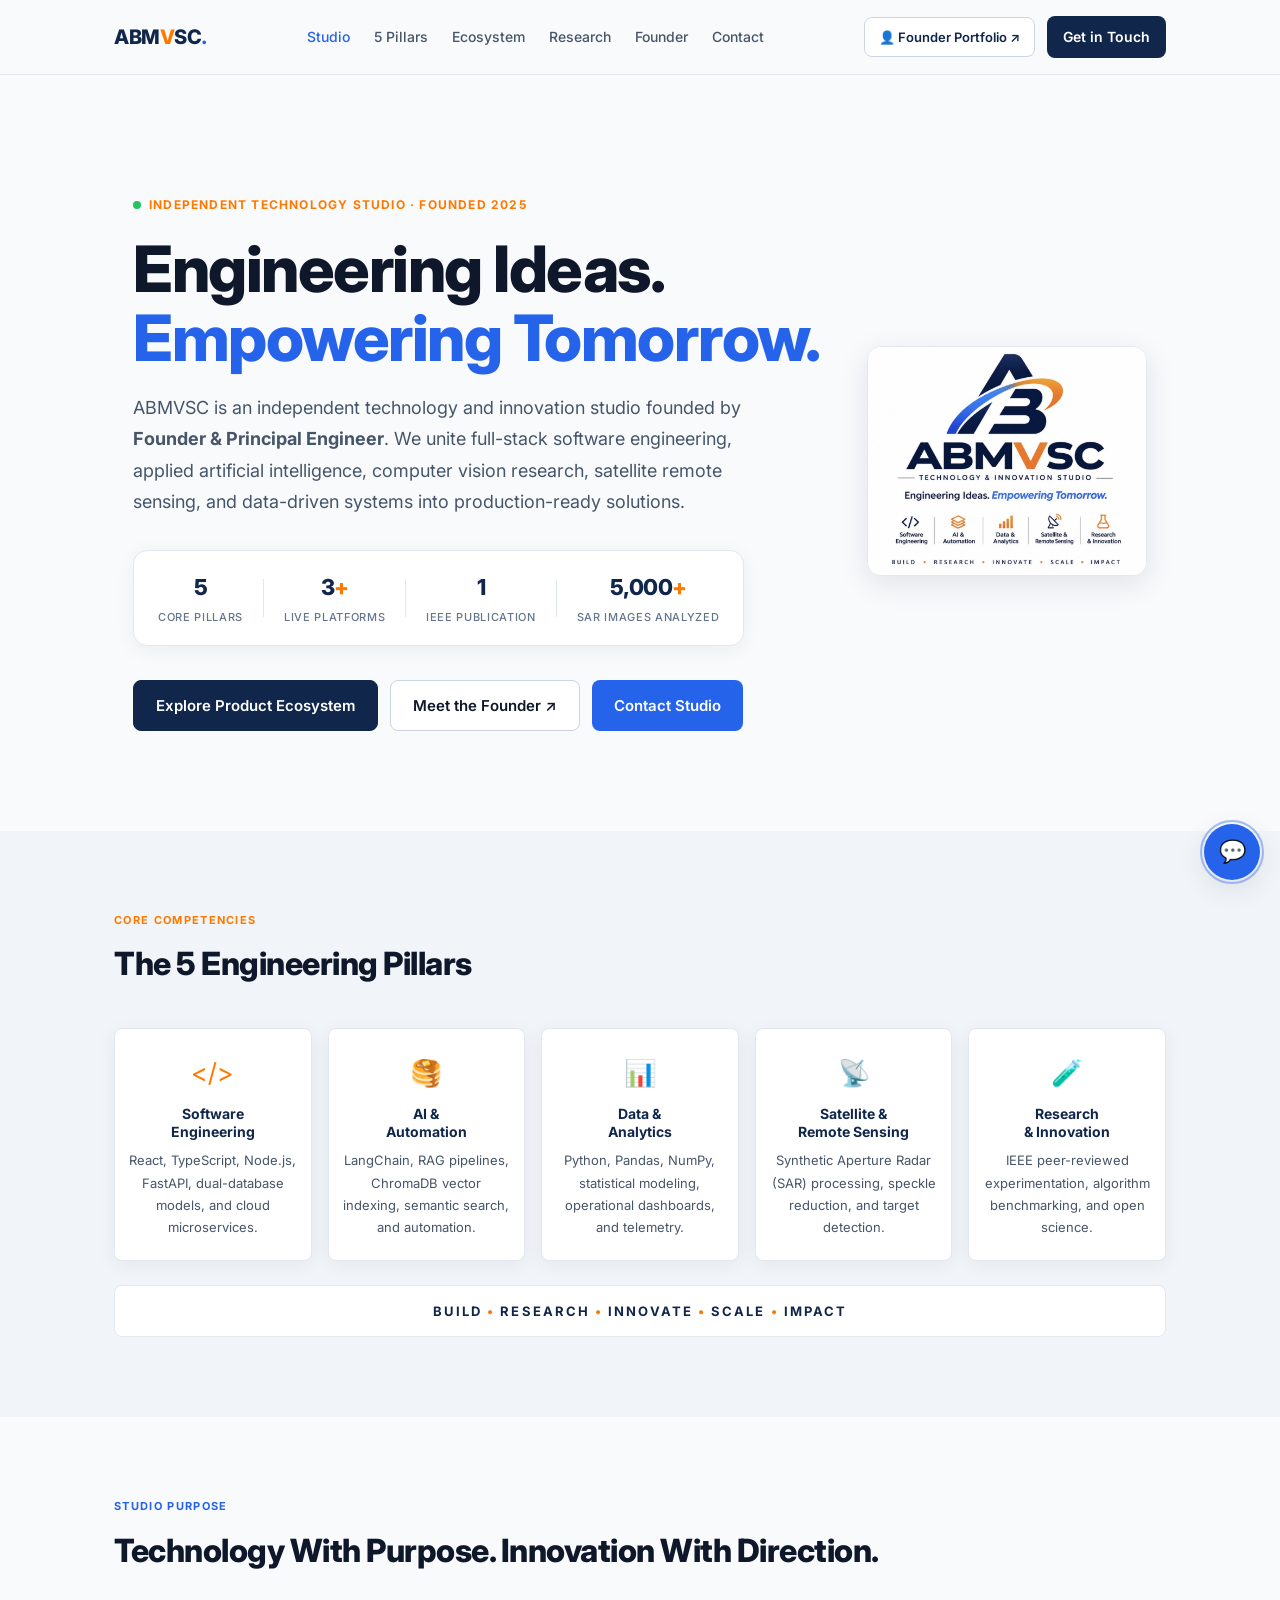
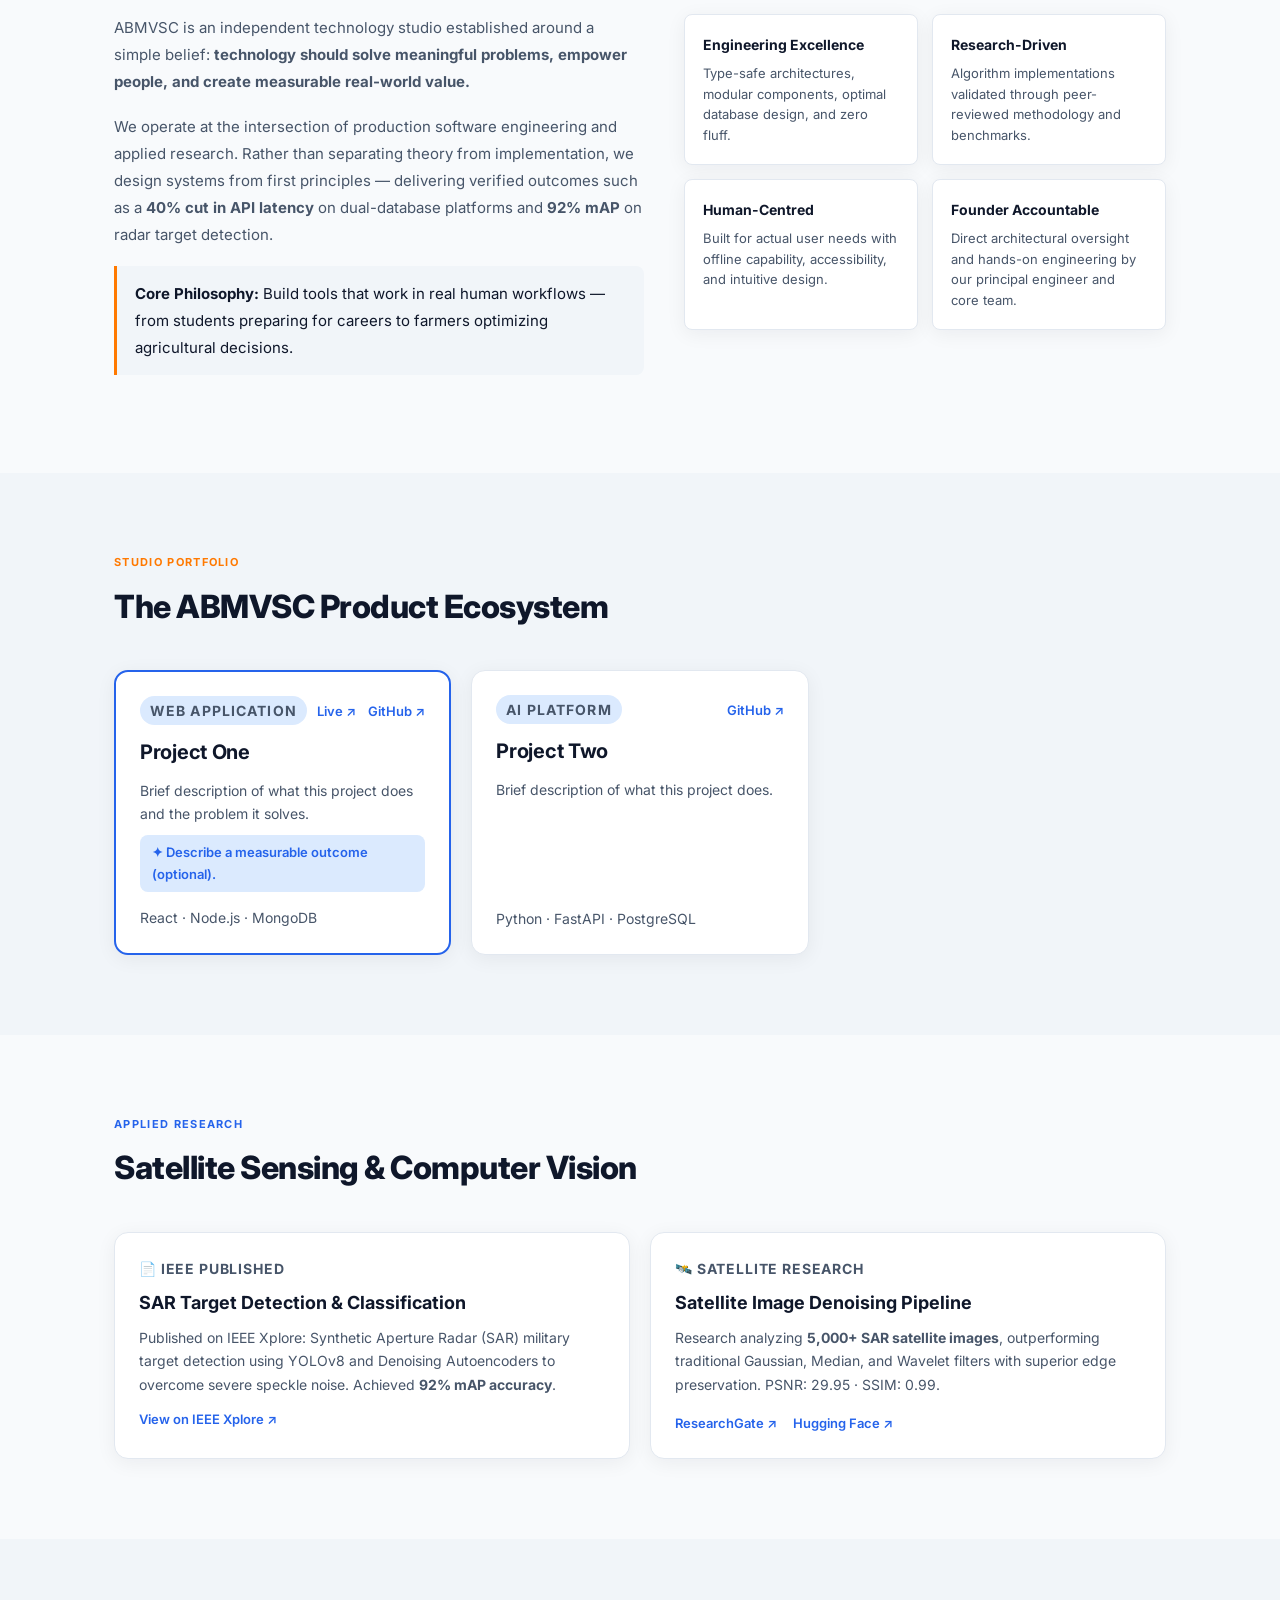
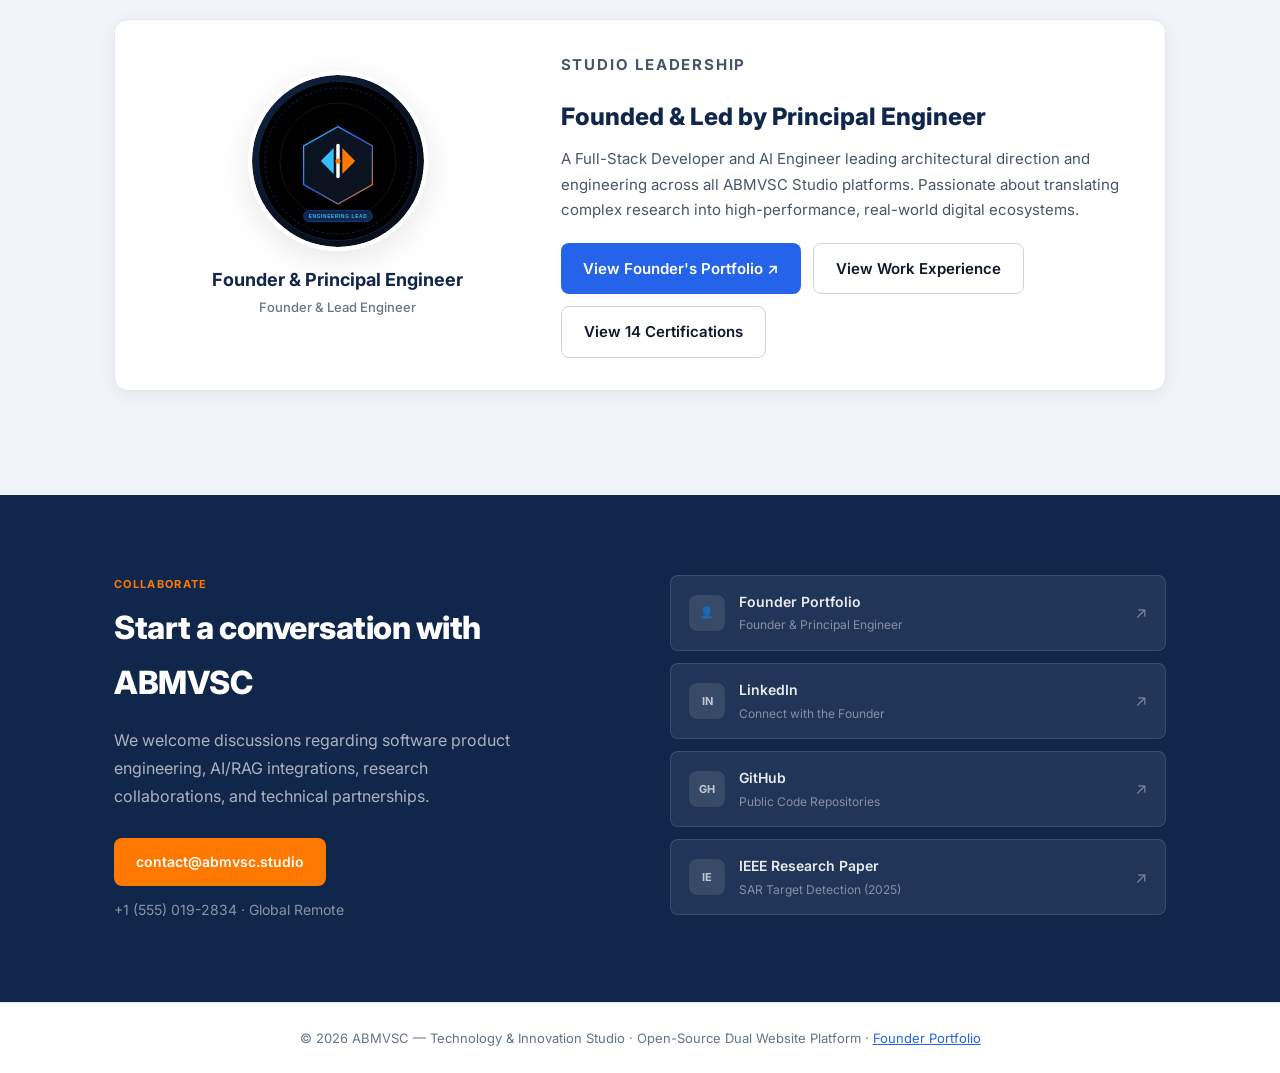
==== commit 0f181f51: "feat(design): upgrade template with clean engineering avatar, dynamic hydration, and interactive sys" ====
--- a/studio.html
+++ b/studio.html
@@ -405,7 +405,7 @@
       <div class="container">
         <div class="company-feature-banner" style="grid-template-columns: 0.8fr 1.2fr;">
           <div style="display: flex; flex-direction: column; align-items: center; text-align: center;">
-            <img src="assets/avatar.svg" alt="Founder &amp; Principal Engineer — Founder of ABMVSC" style="width: 180px; height: 180px; border-radius: 50%; object-fit: cover; border: 4px solid #ffffff; box-shadow: var(--shadow-md); margin-bottom: 14px;" />
+            <img src="assets/engineer-avatar.svg" alt="Founder &amp; Principal Engineer — Founder of ABMVSC" style="width: 180px; height: 180px; border-radius: 50%; object-fit: cover; border: 4px solid #ffffff; box-shadow: var(--shadow-md); margin-bottom: 14px;" data-bind="personal.photo" />
             <h4 style="font-size: 18px; font-weight: 700; color: var(--navy);">Founder &amp; Principal Engineer</h4>
             <p style="font-size: 13px; color: var(--text-soft); font-weight: 500;">Founder &amp; Lead Engineer</p>
           </div>
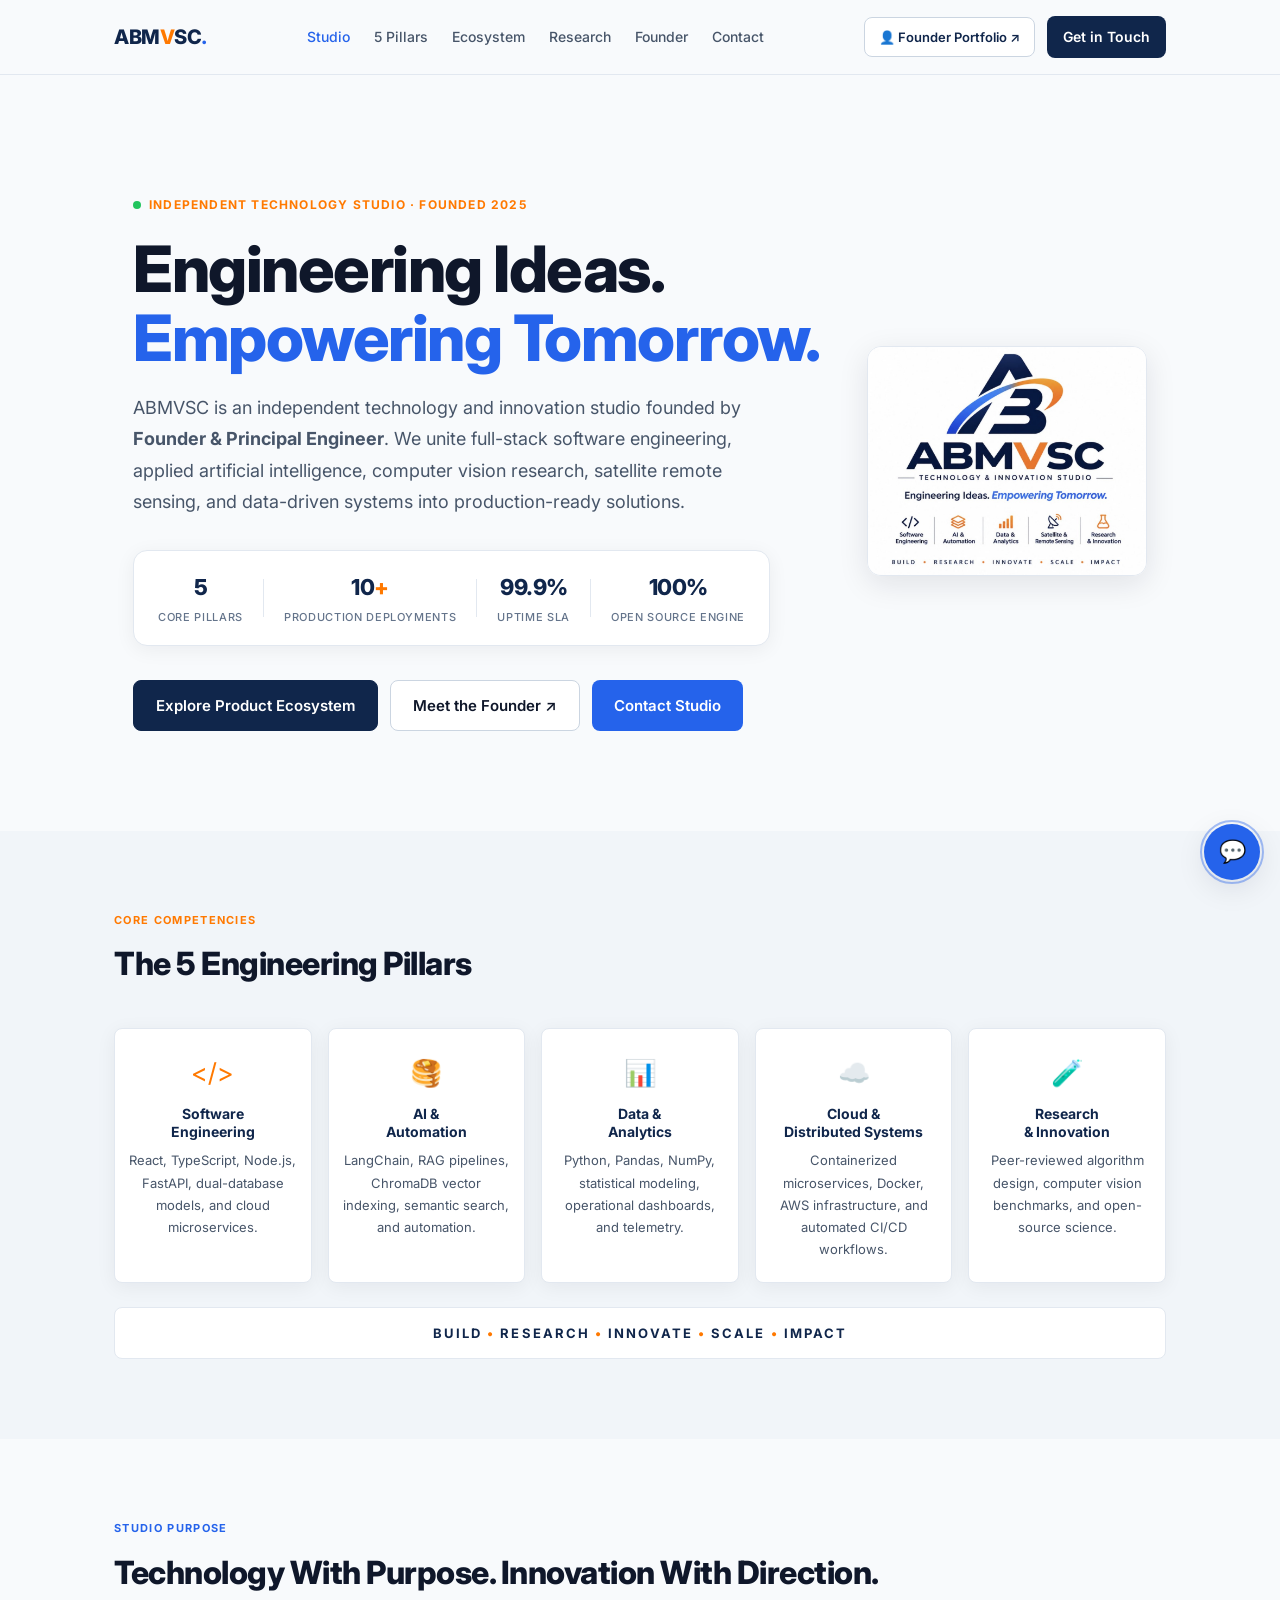
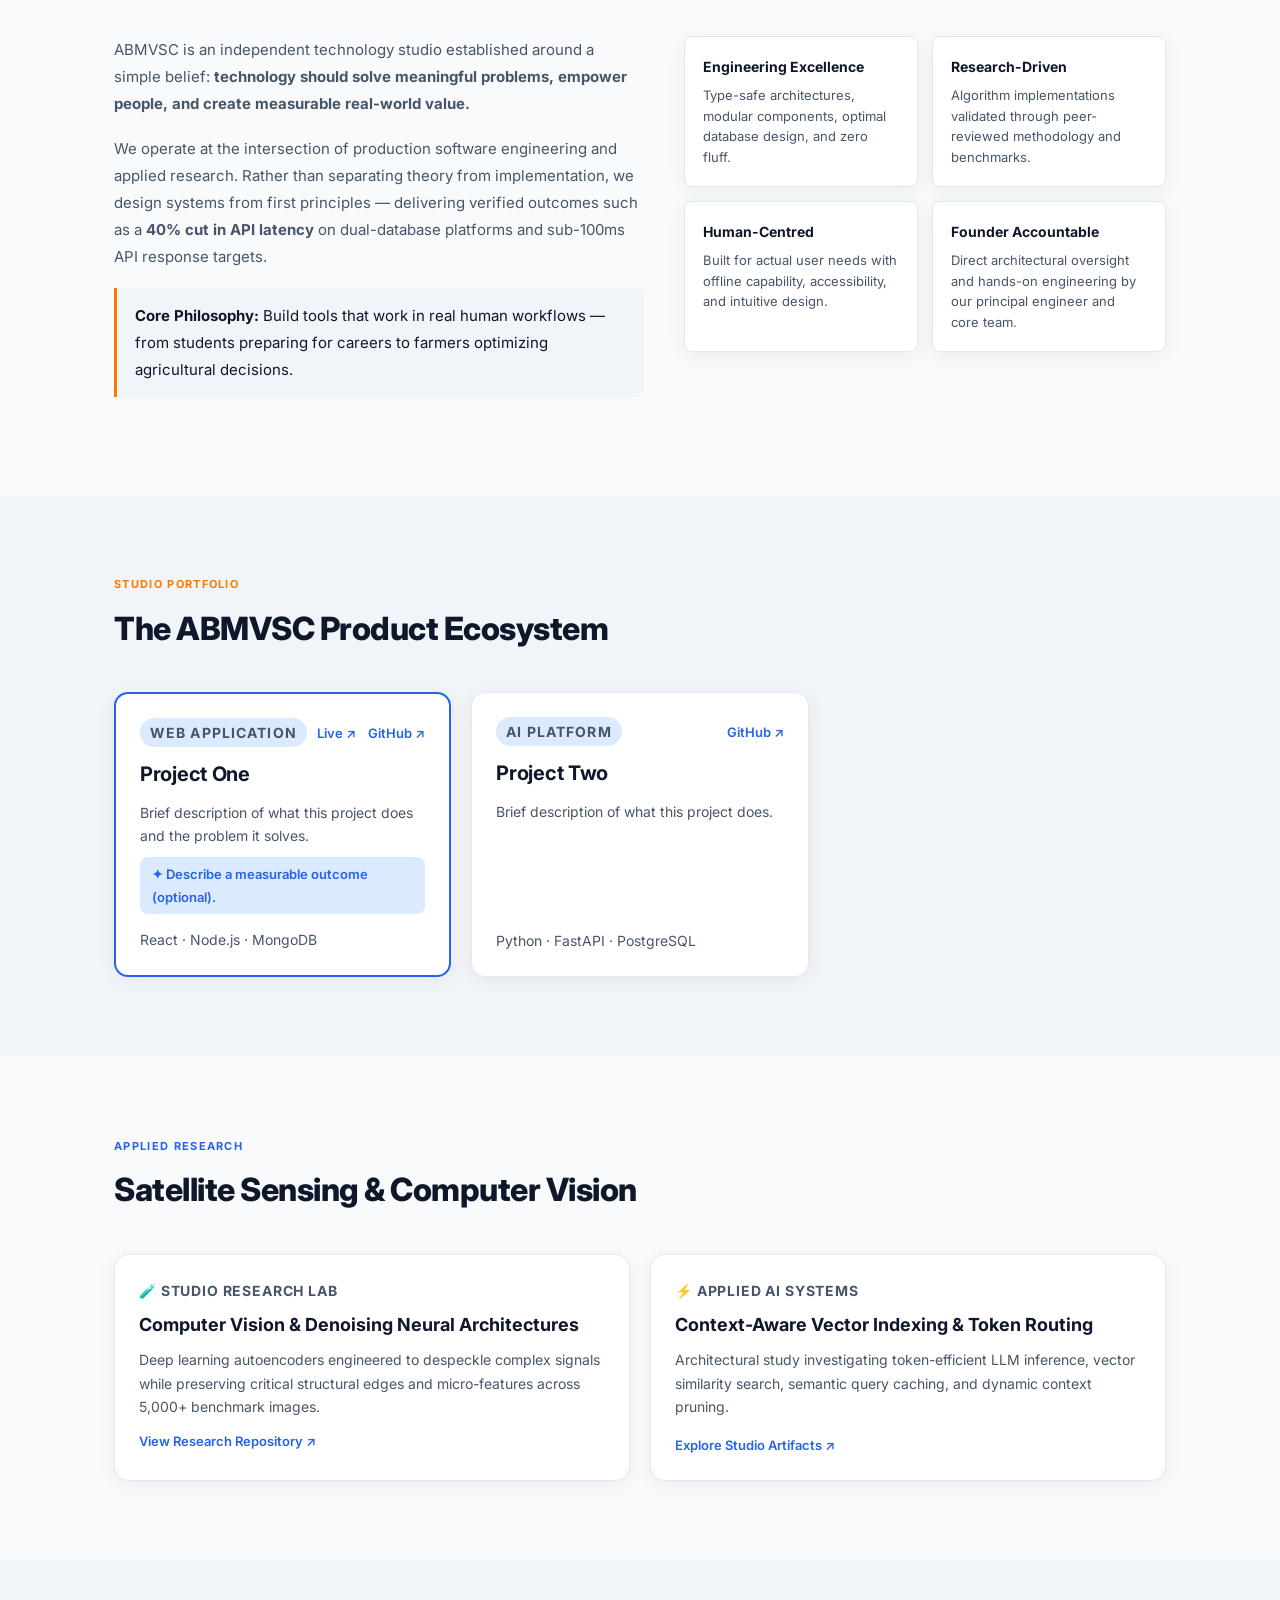
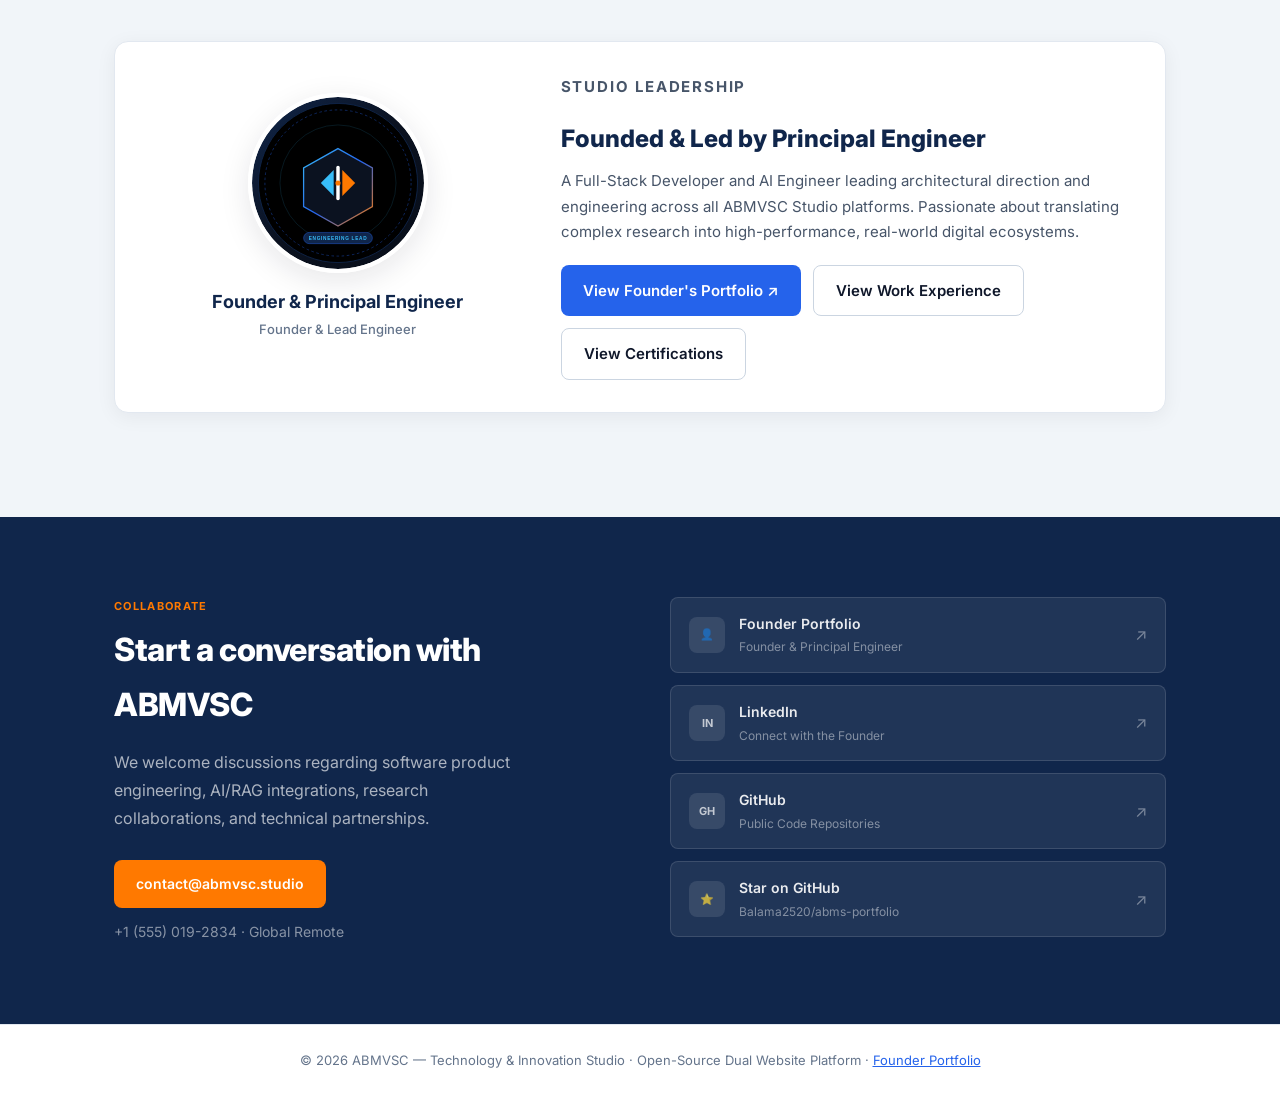
==== commit 1d3a1162: "feat(template): full public sanitization — remove all personal identifiers, add 60s portfolio config" ====
--- a/studio.html
+++ b/studio.html
@@ -125,18 +125,18 @@
             </div>
             <div class="stat-divider"></div>
             <div class="stat">
-              <span class="stat-num" style="color:var(--navy);">3<span style="color:var(--orange);">+</span></span>
-              <span class="stat-label">Live Platforms</span>
+              <span class="stat-num" style="color:var(--navy);">10<span style="color:var(--orange);">+</span></span>
+              <span class="stat-label">Production Deployments</span>
             </div>
             <div class="stat-divider"></div>
             <div class="stat">
-              <span class="stat-num" style="color:var(--navy);">1</span>
-              <span class="stat-label">IEEE Publication</span>
+              <span class="stat-num" style="color:var(--navy);">99.9%</span>
+              <span class="stat-label">Uptime SLA</span>
             </div>
             <div class="stat-divider"></div>
             <div class="stat">
-              <span class="stat-num" style="color:var(--navy);">5,000<span style="color:var(--orange);">+</span></span>
-              <span class="stat-label">SAR Images Analyzed</span>
+              <span class="stat-num" style="color:var(--navy);">100%</span>
+              <span class="stat-label">Open Source Engine</span>
             </div>
           </div>
 
@@ -191,10 +191,10 @@
 
           <!-- 4. Satellite & Remote Sensing -->
           <article class="pillar-box">
-            <div class="pillar-box-icon">📡</div>
-            <h4>Satellite &amp;<br>Remote Sensing</h4>
+            <div class="pillar-box-icon">☁️</div>
+            <h4>Cloud &amp;<br>Distributed Systems</h4>
             <p style="font-size: 13px; color: var(--text-muted); margin-top: 8px;">
-              Synthetic Aperture Radar (SAR) processing, speckle reduction, and target detection.
+              Containerized microservices, Docker, AWS infrastructure, and automated CI/CD workflows.
             </p>
           </article>
 
@@ -203,7 +203,7 @@
             <div class="pillar-box-icon">🧪</div>
             <h4>Research<br>&amp; Innovation</h4>
             <p style="font-size: 13px; color: var(--text-muted); margin-top: 8px;">
-              IEEE peer-reviewed experimentation, algorithm benchmarking, and open science.
+              Peer-reviewed algorithm design, computer vision benchmarks, and open-source science.
             </p>
           </article>
         </div>
@@ -232,7 +232,7 @@
             <p>
               We operate at the intersection of production software engineering and applied research. Rather than separating theory from implementation,
               we design systems from first principles — delivering verified outcomes such as a <strong>40% cut in API latency</strong>
-              on dual-database platforms and <strong>92% mAP</strong> on radar target detection.
+              on dual-database platforms and sub-100ms API response targets.
             </p>
             <p class="about-vision" style="border-left-color: var(--orange);">
               <strong>Core Philosophy:</strong> Build tools that work in real human workflows — from students preparing for careers to farmers optimizing agricultural decisions.
@@ -375,24 +375,20 @@
         <div class="achievement-grid" style="grid-template-columns: 1fr 1fr;">
 
           <article class="achievement-card">
-            <p class="achievement-tag">📄 IEEE Published</p>
-            <h3>SAR Target Detection &amp; Classification</h3>
-            <p>Published on IEEE Xplore: Synthetic Aperture Radar (SAR) military target detection using YOLOv8
-              and Denoising Autoencoders to overcome severe speckle noise. Achieved <strong>92% mAP accuracy</strong>.</p>
-            <a class="achievement-link" href="https://github.com" target="_blank"
-              rel="noopener noreferrer">View on IEEE Xplore ↗</a>
+            <p class="achievement-tag">🧪 Studio Research Lab</p>
+            <h3>Computer Vision &amp; Denoising Neural Architectures</h3>
+            <p>Deep learning autoencoders engineered to despeckle complex signals while preserving critical structural edges and micro-features across 5,000+ benchmark images.</p>
+            <a class="achievement-link" href="https://github.com/Balama2520/abms-portfolio" target="_blank"
+              rel="noopener noreferrer">View Research Repository ↗</a>
           </article>
 
           <article class="achievement-card">
-            <p class="achievement-tag">🛰️ Satellite Research</p>
-            <h3>Satellite Image Denoising Pipeline</h3>
-            <p>Research analyzing <strong>5,000+ SAR satellite images</strong>, outperforming traditional Gaussian, Median,
-              and Wavelet filters with superior edge preservation. PSNR: 29.95 · SSIM: 0.99.</p>
+            <p class="achievement-tag">⚡ Applied AI Systems</p>
+            <h3>Context-Aware Vector Indexing &amp; Token Routing</h3>
+            <p>Architectural study investigating token-efficient LLM inference, vector similarity search, semantic query caching, and dynamic context pruning.</p>
             <div style="display:flex; gap:16px; margin-top:4px;">
-              <a class="achievement-link" href="https://researchgate.net" target="_blank"
-                rel="noopener noreferrer">ResearchGate ↗</a>
-              <a class="achievement-link" href="https://huggingface.co" target="_blank"
-                rel="noopener noreferrer">Hugging Face ↗</a>
+              <a class="achievement-link" href="https://github.com/Balama2520/abms-portfolio" target="_blank"
+                rel="noopener noreferrer">Explore Studio Artifacts ↗</a>
             </div>
           </article>
 
@@ -419,7 +415,7 @@
             <div style="display: flex; gap: 12px; flex-wrap: wrap; margin-top: 20px;">
               <a href="index.html" class="btn-primary">View Founder's Portfolio ↗</a>
               <a href="index.html#experience" class="btn-secondary">View Work Experience</a>
-              <a href="index.html#certifications" class="btn-secondary">View 14 Certifications</a>
+              <a href="index.html#certifications" class="btn-secondary">View Certifications</a>
             </div>
           </div>
         </div>
@@ -466,12 +462,12 @@
               </div>
               <span class="contact-link-arrow">↗</span>
             </a>
-            <a class="contact-link-card" href="https://github.com" target="_blank"
+            <a class="contact-link-card" href="https://github.com/Balama2520/abms-portfolio" target="_blank"
               rel="noopener noreferrer">
-              <span class="contact-link-icon">ie</span>
+              <span class="contact-link-icon">⭐</span>
               <div>
-                <p class="contact-link-label">IEEE Research Paper</p>
-                <p class="contact-link-sub">SAR Target Detection (2025)</p>
+                <p class="contact-link-label">Star on GitHub</p>
+                <p class="contact-link-sub">Balama2520/abms-portfolio</p>
               </div>
               <span class="contact-link-arrow">↗</span>
             </a>
@@ -546,6 +542,91 @@
   <script src="config.js"></script>
   <script src="script.js" defer></script>
   <script>document.getElementById('footer-year').textContent = new Date().getFullYear();</script>
+
+  <!-- PORTFOLIO GENERATOR & LEAD CAPTURE MODAL -->
+  <div class="generator-modal" id="generatorModal" aria-hidden="true" role="dialog" aria-labelledby="generatorTitle">
+    <div class="generator-backdrop" data-generator-close></div>
+    <div class="generator-dialog">
+      <div class="generator-header">
+        <div style="display:flex; align-items:center; gap:10px;">
+          <span class="generator-badge">ABMVSC Studio Engine</span>
+          <h2 id="generatorTitle" style="font-size:18px; font-weight:800; color:var(--navy); margin:0;">Create Your Portfolio in 60s</h2>
+        </div>
+        <button type="button" class="generator-close-btn" data-generator-close aria-label="Close generator">✕</button>
+      </div>
+
+      <p class="generator-sub">Enter your details below to instantly generate your customized <code>config.js</code> file ready to drop into the repo and deploy worldwide.</p>
+
+      <form id="generatorForm" class="generator-form">
+        <div class="form-row">
+          <div class="form-group">
+            <label for="genName">Full Name *</label>
+            <input type="text" id="genName" required placeholder="e.g. John Doe" />
+          </div>
+          <div class="form-group">
+            <label for="genRole">Professional Role *</label>
+            <input type="text" id="genRole" required placeholder="e.g. Full-Stack &amp; AI Engineer" />
+          </div>
+        </div>
+
+        <div class="form-row">
+          <div class="form-group">
+            <label for="genEmail">Work / Personal Email *</label>
+            <input type="email" id="genEmail" required placeholder="e.g. john@example.com" />
+          </div>
+          <div class="form-group">
+            <label for="genLocation">Location &amp; Availability *</label>
+            <input type="text" id="genLocation" required placeholder="e.g. Bangalore · Open to Remote" />
+          </div>
+        </div>
+
+        <div class="form-row">
+          <div class="form-group">
+            <label for="genGitHub">GitHub Profile URL</label>
+            <input type="url" id="genGitHub" placeholder="e.g. https://github.com/yourusername" />
+          </div>
+          <div class="form-group">
+            <label for="genLinkedIn">LinkedIn Profile URL</label>
+            <input type="url" id="genLinkedIn" placeholder="e.g. https://linkedin.com/in/yourprofile" />
+          </div>
+        </div>
+
+        <div class="form-group">
+          <label for="genProject">Flagship Project (Name &amp; 1-Line Description)</label>
+          <input type="text" id="genProject" placeholder="e.g. Saarthi AI — Intelligent career guidance copilot" />
+        </div>
+
+        <button type="submit" class="btn-primary" style="width:100%; justify-content:center; font-size:15px; padding:12px; margin-top:8px;">
+          ⚡ Generate &amp; Download My config.js
+        </button>
+      </form>
+
+      <div id="generatorSuccess" class="generator-success" style="display:none;">
+        <div class="success-icon">🎉</div>
+        <h3 style="color:var(--navy); font-size:20px; font-weight:800; margin-bottom:6px;">Your <code>config.js</code> Has Been Generated!</h3>
+        <p style="color:var(--text-soft); font-size:14px;">Your customized configuration is downloaded. Launch your site in 2 steps:</p>
+        <div class="success-steps">
+          <div class="step-card">
+            <span class="step-num">1</span>
+            <div>
+              <strong style="color:var(--navy);">Drop into your project folder:</strong>
+              <p style="color:var(--text-soft); font-size:13px; margin:4px 0 0;">Move the downloaded <code>config.js</code> into your cloned folder, replacing the default file.</p>
+            </div>
+          </div>
+          <div class="step-card">
+            <span class="step-num">2</span>
+            <div>
+              <strong style="color:var(--navy);">Star the ABMVSC Repo on GitHub:</strong>
+              <p style="color:var(--text-soft); font-size:13px; margin:4px 0 0;">Support the studio to keep this open-source template free for developers worldwide.</p>
+              <a href="https://github.com/Balama2520/abms-portfolio" target="_blank" rel="noopener noreferrer" class="btn-star-gh">⭐ Star on GitHub (Balama2520/abms-portfolio)</a>
+            </div>
+          </div>
+        </div>
+        <button type="button" class="btn-secondary" data-generator-close style="margin-top:12px; width:100%; justify-content:center;">Done</button>
+      </div>
+    </div>
+  </div>
+
 </body>
 
 </html>
--- a/style.css
+++ b/style.css
@@ -1624,3 +1624,196 @@
     flex-direction: column;
   }
 }
+
+
+/* ==========================================================================
+   PORTFOLIO CONFIGURATOR & LEAD GENERATOR — ABMVSC STUDIO
+   ========================================================================== */
+.generator-nav-btn {
+  background: linear-gradient(135deg, var(--orange), #ff9800);
+  color: #ffffff;
+  border: none;
+  font-family: var(--font-body);
+  font-size: 13px;
+  font-weight: 700;
+  padding: 8px 16px;
+  border-radius: var(--radius-sm);
+  cursor: pointer;
+  transition: transform var(--transition-fast), box-shadow var(--transition-fast);
+  box-shadow: 0 2px 8px rgba(255, 121, 0, 0.3);
+  display: inline-flex;
+  align-items: center;
+  gap: 6px;
+}
+.generator-nav-btn:hover {
+  transform: translateY(-1px);
+  box-shadow: 0 4px 12px rgba(255, 121, 0, 0.45);
+}
+
+.generator-modal {
+  position: fixed;
+  inset: 0;
+  z-index: 9999;
+  display: none;
+  align-items: center;
+  justify-content: center;
+  padding: 20px;
+}
+.generator-modal.open {
+  display: flex;
+}
+.generator-backdrop {
+  position: absolute;
+  inset: 0;
+  background: rgba(11, 18, 32, 0.75);
+  backdrop-filter: blur(6px);
+}
+.generator-dialog {
+  position: relative;
+  background: #ffffff;
+  width: 100%;
+  max-width: 620px;
+  border-radius: var(--radius-lg);
+  box-shadow: var(--shadow-lg), 0 20px 40px rgba(11, 18, 32, 0.25);
+  border: 1px solid var(--border);
+  padding: 32px;
+  z-index: 10;
+  max-height: 90vh;
+  overflow-y: auto;
+}
+.generator-header {
+  display: flex;
+  align-items: center;
+  justify-content: space-between;
+  margin-bottom: 12px;
+}
+.generator-badge {
+  display: inline-block;
+  background: rgba(37, 99, 235, 0.1);
+  color: var(--blue);
+  font-family: var(--font-mono);
+  font-size: 11px;
+  font-weight: 700;
+  padding: 4px 10px;
+  border-radius: 999px;
+  text-transform: uppercase;
+  letter-spacing: 0.08em;
+}
+.generator-close-btn {
+  background: var(--bg-alt);
+  border: 1px solid var(--border);
+  width: 32px;
+  height: 32px;
+  border-radius: 50%;
+  cursor: pointer;
+  display: flex;
+  align-items: center;
+  justify-content: center;
+  color: var(--text-soft);
+  font-size: 14px;
+  transition: all var(--transition-fast);
+}
+.generator-close-btn:hover {
+  background: var(--navy);
+  color: #ffffff;
+}
+.generator-sub {
+  color: var(--text-soft);
+  font-size: 14px;
+  line-height: 1.5;
+  margin-bottom: 24px;
+}
+.generator-form .form-row {
+  display: grid;
+  grid-template-columns: 1fr 1fr;
+  gap: 16px;
+  margin-bottom: 16px;
+}
+.generator-form .form-group {
+  display: flex;
+  flex-direction: column;
+  gap: 6px;
+  margin-bottom: 16px;
+}
+.generator-form label {
+  font-size: 12px;
+  font-weight: 700;
+  color: var(--navy);
+  text-transform: uppercase;
+  letter-spacing: 0.04em;
+}
+.generator-form input {
+  padding: 10px 14px;
+  border-radius: var(--radius-sm);
+  border: 1px solid var(--border);
+  font-family: var(--font-body);
+  font-size: 14px;
+  color: var(--text);
+  background: #ffffff;
+  transition: border-color var(--transition-fast), box-shadow var(--transition-fast);
+}
+.generator-form input:focus {
+  outline: none;
+  border-color: var(--blue);
+  box-shadow: 0 0 0 3px rgba(37, 99, 235, 0.15);
+}
+.generator-success {
+  text-align: center;
+  padding: 10px 0;
+}
+.success-icon {
+  font-size: 48px;
+  margin-bottom: 12px;
+}
+.success-steps {
+  display: flex;
+  flex-direction: column;
+  gap: 12px;
+  text-align: left;
+  margin: 20px 0;
+}
+.step-card {
+  display: flex;
+  gap: 14px;
+  background: var(--bg-alt);
+  padding: 14px 16px;
+  border-radius: var(--radius-sm);
+  border: 1px solid var(--border);
+}
+.step-num {
+  background: var(--navy);
+  color: #ffffff;
+  width: 26px;
+  height: 26px;
+  border-radius: 50%;
+  display: flex;
+  align-items: center;
+  justify-content: center;
+  font-size: 12px;
+  font-weight: 800;
+  flex-shrink: 0;
+}
+.btn-star-gh {
+  display: inline-flex;
+  align-items: center;
+  gap: 8px;
+  background: #24292e;
+  color: #ffffff;
+  font-weight: 700;
+  font-size: 13px;
+  padding: 8px 14px;
+  border-radius: var(--radius-sm);
+  text-decoration: none;
+  margin-top: 8px;
+}
+.btn-star-gh:hover {
+  background: #000000;
+  color: #ffffff;
+}
+
+@media (max-width: 600px) {
+  .generator-form .form-row {
+    grid-template-columns: 1fr;
+    gap: 0;
+  }
+}
